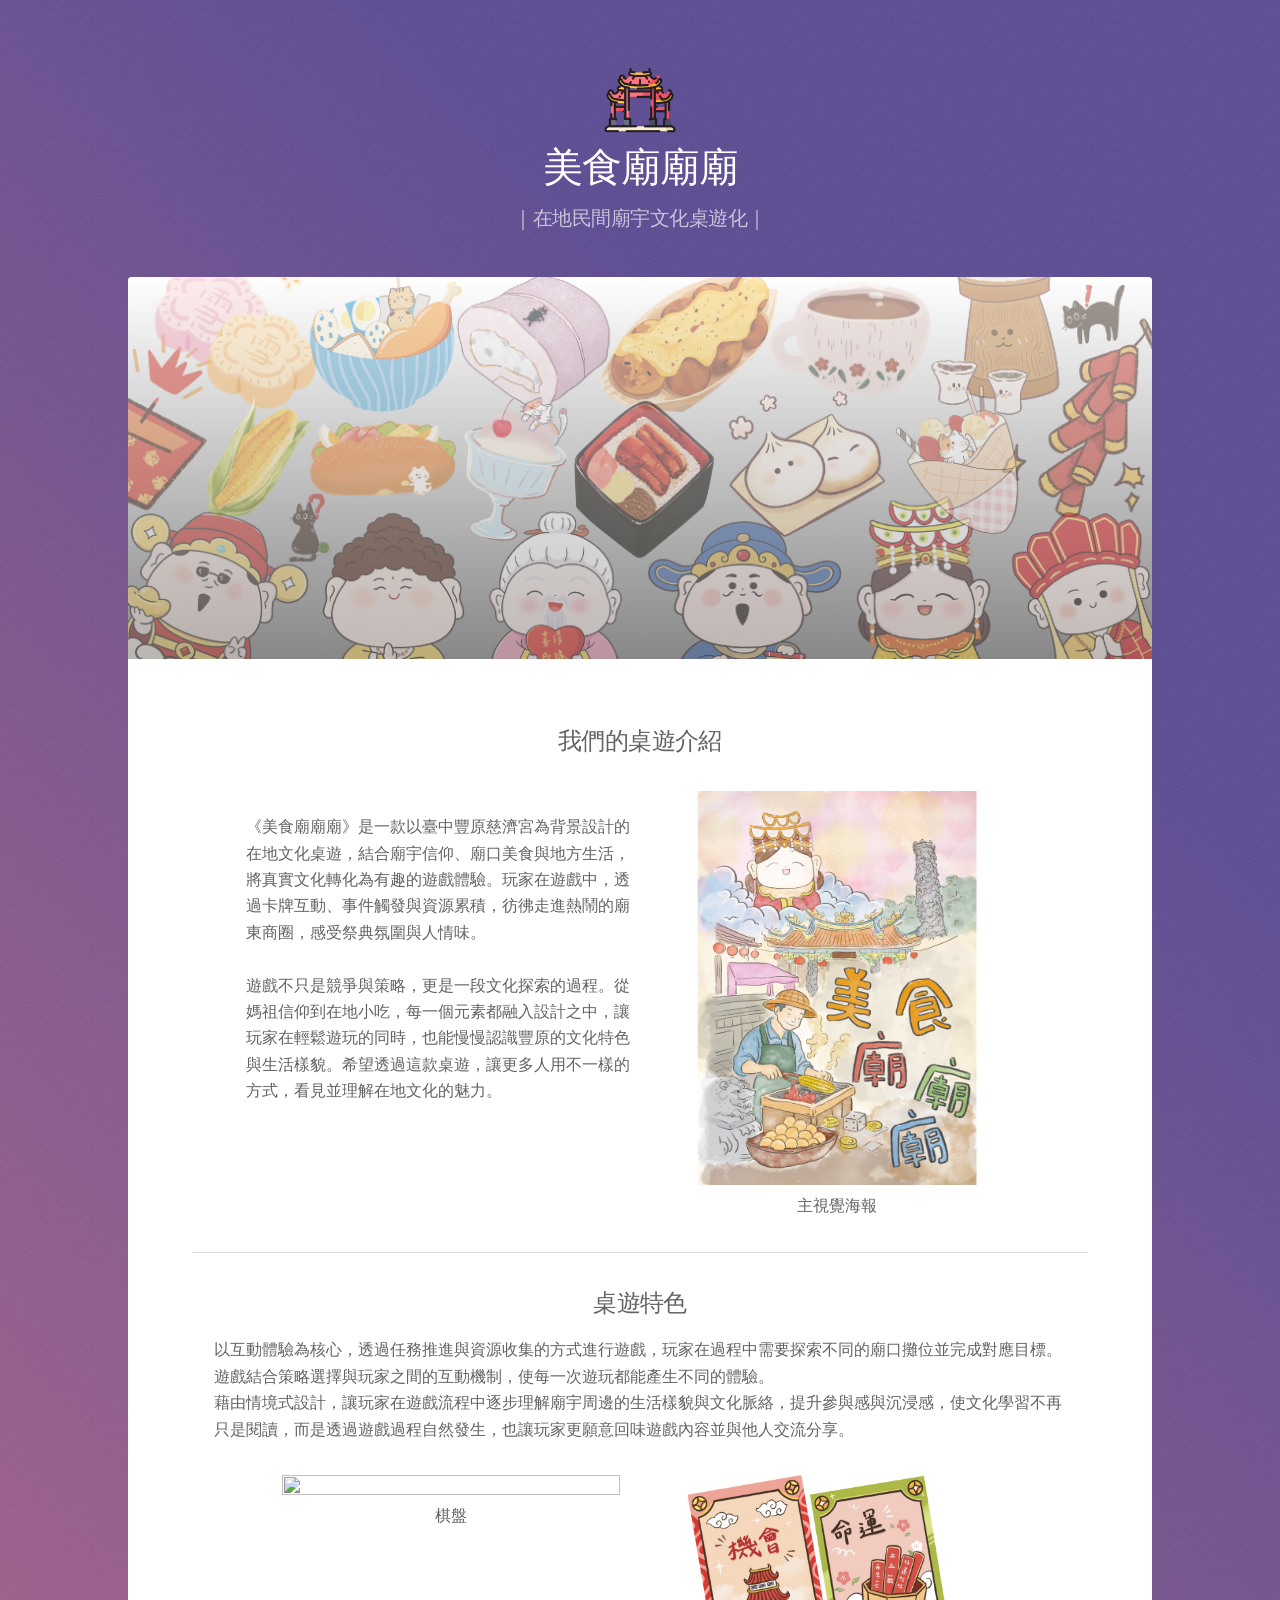
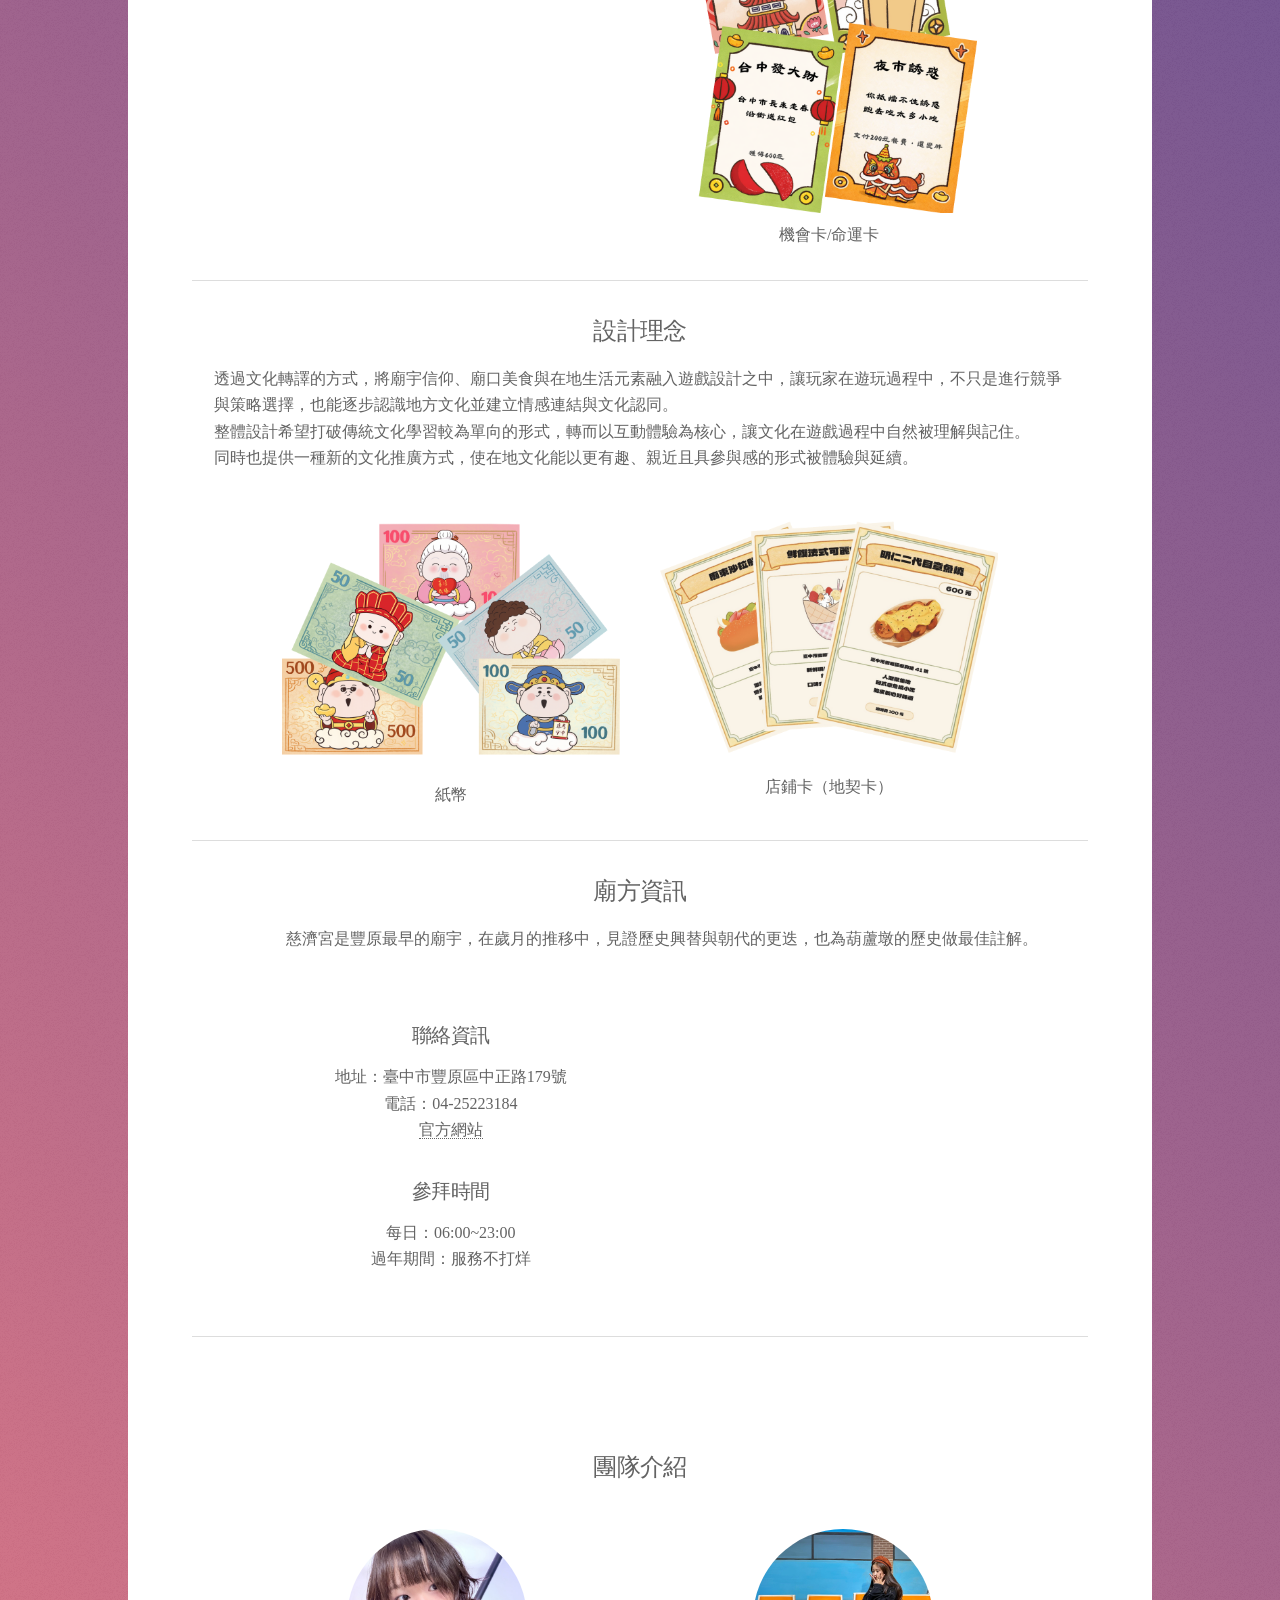
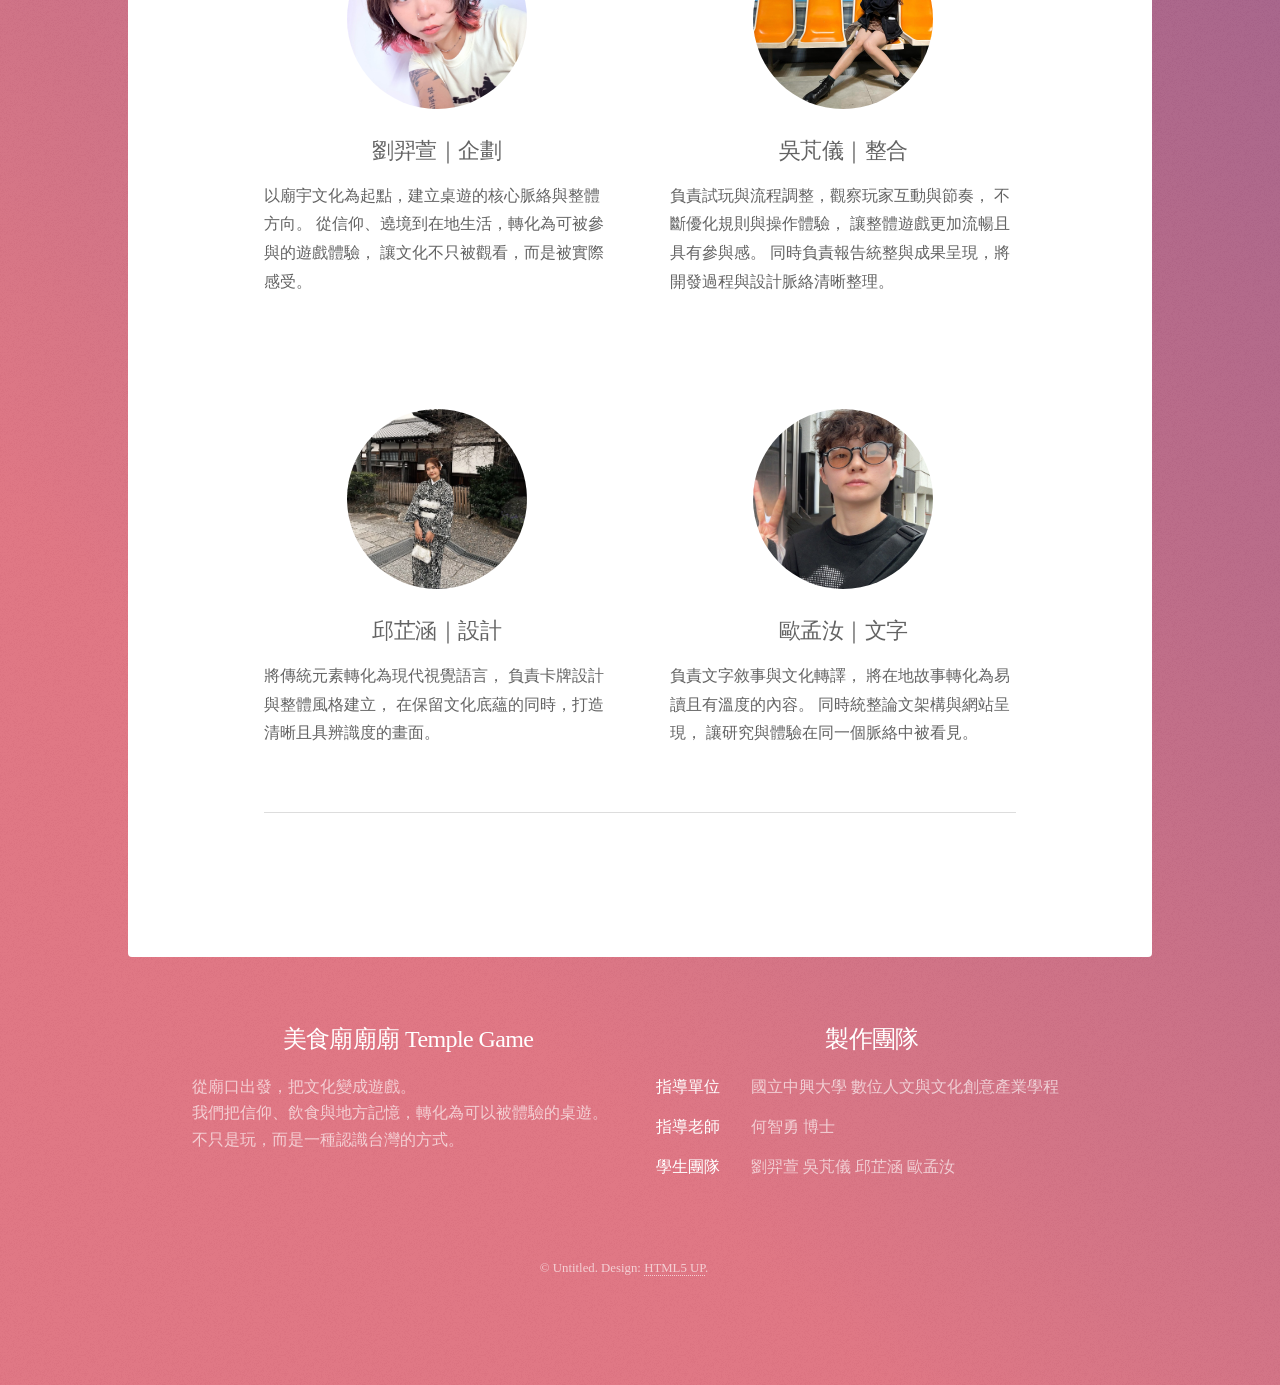
==== generic.html @ a0ceab8a "Add files via upload" ====
<!DOCTYPE HTML>
<!--
	Stellar by HTML5 UP
	html5up.net | @ajlkn
	Free for personal and commercial use under the CCA 3.0 license (html5up.net/license)
-->
<html>
	<head>
		<title>Tample-Game</title>
		<meta charset="utf-8" />
		<meta name="viewport" content="width=device-width, initial-scale=1, user-scalable=no" />
		<link rel="stylesheet" href="assets/css/main.css" />
		<noscript><link rel="stylesheet" href="assets/css/noscript.css" /></noscript>
	</head>
	<body class="is-preload">

		<!-- Wrapper -->
			<div id="wrapper">

				<!-- Header -->
					<header id="header">
						<span class="logo"><img src="images/chinese-temple.png"  width="8%" height="8%" alt=""/></span>
						<h1>美食廟廟廟</h1>
						<p>｜在地民間廟宇文化桌遊化｜</p>
					</header>

				<!-- Main -->
					<div id="main">

						<!-- Content -->
							<section id="content" class="main">
								<span class="image main"><img src="images/頁首.png" width="auto" height="auto" alt=""/></span>
								<h2>我們的桌遊介紹</h2>
								<p></p>
								<div class="container1">
									<div class="col1">《美食廟廟廟》是一款以臺中豐原慈濟宮為背景設計的在地文化桌遊，結合廟宇信仰、廟口美食與地方生活，將真實文化轉化為有趣的遊戲體驗。玩家在遊戲中，透過卡牌互動、事件觸發與資源累積，彷彿走進熱鬧的廟東商圈，感受祭典氛圍與人情味。
										<br>
								<br>
								遊戲不只是競爭與策略，更是一段文化探索的過程。從媽祖信仰到在地小吃，每一個元素都融入設計之中，讓玩家在輕鬆遊玩的同時，也能慢慢認識豐原的文化特色與生活樣貌。希望透過這款桌遊，讓更多人用不一樣的方式，看見並理解在地文化的魅力。
									</div>
									<div class="col2"><img src="images/主視覺海報.png" width="100%" height="100%" alt=""/>主視覺海報</div>
									
								</div>
								<hr>
								
								<p></p>
								<h2>桌遊特色</h2>
								<div class="p1">
								<p>以互動體驗為核心，透過任務推進與資源收集的方式進行遊戲，玩家在過程中需要探索不同的廟口攤位並完成對應目標。遊戲結合策略選擇與玩家之間的互動機制，使每一次遊玩都能產生不同的體驗。
								<br>
								藉由情境式設計，讓玩家在遊戲流程中逐步理解廟宇周邊的生活樣貌與文化脈絡，提升參與感與沉浸感，使文化學習不再只是閱讀，而是透過遊戲過程自然發生，也讓玩家更願意回味遊戲內容並與他人交流分享。</p></div>
							  <div class="container2">
								  <div class="col3"><img src="images/棋盤.png" width="100%" height="100%" alt=""/>棋盤</div>
								  <div class="col4"><img src="images/機會命運.png" width="100%" height="100%" alt=""/>機會卡/命運卡</div>
								</div>
								<hr>
								<h2>設計理念</h2>
								<div class="p2">
								<p>透過文化轉譯的方式，將廟宇信仰、廟口美食與在地生活元素融入遊戲設計之中，讓玩家在遊玩過程中，不只是進行競爭與策略選擇，也能逐步認識地方文化並建立情感連結與文化認同。<br>整體設計希望打破傳統文化學習較為單向的形式，轉而以互動體驗為核心，讓文化在遊戲過程中自然被理解與記住。
									<br>同時也提供一種新的文化推廣方式，使在地文化能以更有趣、親近且具參與感的形式被體驗與延續。</p>
									</div>
							  <div class="container3"> 
								  <div class="col5"><img src="images/錢幣.png" width="100%" height="85%" alt=""/>紙幣</div>
								  <div class="col6"><img src="images/店鋪卡.png" width="100%" height="90%" alt=""/>店鋪卡（地契卡）</div>
                                </div>
								<hr>
								<h2>廟方資訊</h2>
								<div class="p3">
								<p>慈濟宮是豐原最早的廟宇，在歲月的推移中，見證歷史興替與朝代的更迭，也為葫蘆墩的歷史做最佳註解。</p>
									</div>
								<div class="container4"> 
								  <div class="col7">
									  <h3>聯絡資訊</h3>
									地址：臺中市豐原區中正路179號
 									<br>電話：04-25223184
									  <br><a href="https://www.fyma.com.tw/index.php">官方網站</a>
									   <p>
									<h3>參拜時間</h3>
									每日：06:00~23:00
									<br>過年期間：服務不打烊
									  </p></div>
								
									
								  <div class="col8"><iframe src="https://www.google.com/maps/embed?pb=!1m14!1m8!1m3!1d14550.87748679937!2d120.718991!3d24.251592!3m2!1i1024!2i768!4f13.1!3m3!1m2!1s0x34691a0f5cfa299f%3A0x69ab580b40ba8747!2z6LGQ5Y6f5oWI5r-f5a6uKOixkOWOn-WqvSk!5e0!3m2!1szh-TW!2stw!4v1776348699461!5m2!1szh-TW!2stw" width="100%" height="100%" style="border:0;" allowfullscreen="" loading="lazy" referrerpolicy="no-referrer-when-downgrade"></iframe>
								  
								  </div>
								
								
								
								
								</div>	
						<hr>
							

				<section class="voices">
  <h2>團隊介紹</h2>
<br>
  <div class="voice-list">
    <article class="voice-card">
      <img src="images/S__145940566.jpg" width="100%" height="100%" alt=""/>
      <h3>劉羿萱｜企劃</h3>
      <p>以廟宇文化為起點，建立桌遊的核心脈絡與整體方向。
從信仰、遶境到在地生活，轉化為可被參與的遊戲體驗，
讓文化不只被觀看，而是被實際感受。</p>
    </article>

    <article class="voice-card">
      <img src="images/SaveClip.App_651564915_18022384280806089_303284544291344301_n.jpg" width="100%" height="100%" alt=""/>
<h3>吳芃儀｜整合</h3>
      <p>負責試玩與流程調整，觀察玩家互動與節奏，
不斷優化規則與操作體驗，
讓整體遊戲更加流暢且具有參與感。
同時負責報告統整與成果呈現，將開發過程與設計脈絡清晰整理。</p>
    </article>

    <article class="voice-card">
      <img src="images/S__28491915.jpg" width="100%" height="100%" alt=""/>
<h3>邱芷涵｜設計</h3>
      <p>將傳統元素轉化為現代視覺語言，
負責卡牌設計與整體風格建立，
在保留文化底蘊的同時，打造清晰且具辨識度的畫面。</p>
    </article>

    <article class="voice-card">
      <img src="images/未命名設計.png" width="100%" height="100%" alt=""/>
<h3>歐孟汝｜文字</h3>
      <p>負責文字敘事與文化轉譯，
將在地故事轉化為易讀且有溫度的內容。
同時統整論文架構與網站呈現，
讓研究與體驗在同一個脈絡中被看見。
</p>
    </article>
  </div>
					<hr>
</section>
				</section>
				
					</div>
	

				<!-- Footer -->
					<footer id="footer">
						<section>
							<h2>美食廟廟廟 Temple Game</h2>
							<p>從廟口出發，把文化變成遊戲。
							<br>我們把信仰、飲食與地方記憶，轉化為可以被體驗的桌遊。
								不只是玩，而是一種認識台灣的方式。</p>
						</section>
						
						<section>
							<h2>製作團隊</h2>
							<dl class="alt">
								<dt>指導單位</dt>
								<dd>國立中興大學 數位人文與文化創意產業學程</dd>
								<dt>指導老師</dt>
								<dd>何智勇 博士</dd>
								<dt>學生團隊</dt>
								<dd>劉羿萱 吳芃儀 邱芷涵 歐孟汝</dd>
							</dl>
							
						</section>
						<p class="copyright">&copy; Untitled. Design: <a href="https://html5up.net">HTML5 UP</a>.</p>
					</footer>

			</div>

		

	</body>
</html>
---- assets/css/main.css ----
@import url(fontawesome-all.min.css);
@import 'https://fonts.googleapis.com/css?family=Source+Sans+Pro:300,400';
@import url("jf_openhuninn_2_1/stylesheet.css");


/*
	Stellar by HTML5 UP
	html5up.net | @ajlkn
	Free for personal and commercial use under the CCA 3.0 license (html5up.net/license)
*/

html, body, div, span, applet, object,
iframe, h1, h2, h3, h4, h5, h6, p, blockquote,
pre, a, abbr, acronym, address, big, cite,
code, del, dfn, em, img, ins, kbd, q, s, samp,
small, strike, strong, sub, sup, tt, var, b,
u, i, center, dl, dt, dd, ol, ul, li, fieldset,
form, label, legend, table, caption, tbody,
tfoot, thead, tr, th, td, article, aside,
canvas, details, embed, figure, figcaption,
footer, header, hgroup, menu, nav, output, ruby,
section, summary, time, mark, audio, video {
    margin: 0;
    padding: 0;
    border: 0;
    font-size: 100%;
    font-family: "jf openhuninn 2 1";
    vertical-align: baseline;
}



article, aside, details, figcaption, figure,
footer, header, hgroup, menu, nav, section {
	display: block;}

body {
	line-height: 1;
}
h2 {
    text-align: center;
    font-family: "jf openhuninn 2 1";
}
.container1 {
    width: 88%;
    margin-left: auto;
    margin-right: auto;
    display: flex;
    height: 30%;
}
.col1 {
    flex: 1;
    width: 15%;
    height: 15%;
    text-align: left;
    padding-top: 3%;
}
.col2 {
    flex: 1;
    width: 23%;
    height: 21%;
    text-align: center;
}
.col2{width:120%; height:120%}
.col2 img{transform:scale(1,1);transition:all 1s ease-out}
.col2 img:hover{transform:scale(1.2,1.2);}

.container2{
    width: 80%;
    margin-left: auto;
    margin-right: auto;
    display: flex;
    height: 30%;
}
.col3 {
    flex: 1;
    width: 15%;
    height: 15%;
    text-align: center;
    margin-right: 20px;
}
.col3{width:120%; height:120%}
.col3 img{;transition: all 1s ease-out;}
.col3 img:hover{transform:scale(1.2,1.2);}

.col4 {
    flex: 1;
    width: 15%;
    height: 15%;
    text-align: center;
    margin-left: 20px;
}
.col4{width:120%; height:120%}
.col4 img{transition: all 1s ease-out;}
.col4 img:hover{transform:scale(1.2,1.2);}

.container3{
    width: 80%;
    margin-left: auto;
    margin-right: auto;
    display: flex;
    height: 30%;
}
.col5 {
    flex: 1;
    width: 15%;
    height: 15%;
    text-align: center;
    margin-right: 20px;
}
.col5{width:120%; height:120%}
.col5 img{;transition: all 1s ease-out;}
.col5 img:hover{transform:scale(1.2,1.2);}

.col6 {
    flex: 1;
    width: 15%;
    height: 15%;
    text-align: center;
    margin-left: 20px;
}
.col6{width:120%; height:120%}
.col6 img{transition: all 1s ease-out;}
.col6 img:hover{transform:scale(1.2,1.2);}

.container4{
    width: 80%;
    margin-left: auto;
    margin-right: auto;
    display: flex;
    height: 100%;
}
.col7 {
    flex: 1;
    width: 15%;
    height: 15%;
    text-align: center;
    margin-right: 20px;
    margin-top: 5%;
}

.col8 {
    flex: 1;
    text-align: center;
    margin-left: 20px;
}
.container5 {
    width: 88%;
    margin-left: auto;
    margin-right: auto;
    display: flex;
    height: 30%;
}
.col9 {
    flex: 1;
    height: 30%;
    text-align: left;
    padding-top: 3%;
    margin-right: 4%;
}
.col10 {
    flex: 1;
    width: 15%;
    height: 15%;
    text-align: center;
    margin-left: 5%;
}
.col10{width:120%; height:120%}
.col10 img{transition: all 1s ease-out;}
.col10 img:hover{transform:scale(1.2,1.2);}

.container6 {
	 width: 88%;
    margin-left: auto;
    margin-right: auto;
    display: flex;
    height: 30%;
}
.col11 {
	 flex: 1;
    height: 30%;
    text-align: left;
    padding-top: 3%;
    margin-right: 4%;

}
.col12 {
	flex: 1;
    width: 15%;
    height: 15%;
    text-align: center;
    margin-left: 5%;
}
.col12{width:120%; height:120%}
.col12 img{transition: all 1s ease-out;}
.col12 img:hover{transform:scale(1.2,1.2);}

.container7 {
	width: 80%;
    margin-left: auto;
    margin-right: auto;
    display: flex;
    height: 100%;
}
.col13 {
    flex: 1;
    width: 15%;
    height: 15%;
    text-align: center;
    margin-right: 20px;
}

.col14 {
	flex: 1;
    text-align: center;
    margin-left: 20px;
}



















ol, ul {
	list-style: none;
}

section .alt dt {
    padding-left: 0px;
    padding-right: 0px;
    min-width: 22%;


}


blockquote, q {
	quotes: none;
}

	blockquote:before, blockquote:after, q:before, q:after {
		content: '';
		content: none;
	}

table {
	border-collapse: collapse;
	border-spacing: 0;
}

body {
	-webkit-text-size-adjust: none;
}

mark {
	background-color: transparent;
	color: inherit;
}

input::-moz-focus-inner {
	border: 0;
	padding: 0;
}

input, select, textarea {
	-moz-appearance: none;
	-webkit-appearance: none;
	-ms-appearance: none;
	appearance: none;
}

/* Basic */

	@-ms-viewport {
		width: device-width;
	}

	body {
		-ms-overflow-style: scrollbar;
	}
.p1 {
    width: 95%;
    margin-left: auto;
    margin-right: auto;

}
.p2 {
    width: 95%;
    margin-left: auto;
    margin-right: auto;
}
.p3 {
    margin-right: auto;
    margin-left: auto;
    text-align: center;
    min-width: 105%;
}


.voices {
  padding: 80px 8%;
  text-align: center;
}

.voices h2 {
  text-align: center;
  font-family: "jf openhuninn 2 1";
}

.voice-list {
  display: grid;
  grid-template-columns: repeat(2, 1fr); /* 一列兩個 */
  gap: 80px 60px; /* 上下間距、左右間距 */
  max-width: 900px; /* 控制整體寬度，會更精緻 */
  margin: 0 auto; /* 置中 */
}

@media (max-width: 600px) {
  .voice-list {
    grid-template-columns: 1fr; /* 手機一列一個 */
    gap: 50px;
  }

  .voice-card {
    text-align: center;
  }

  .voice-card p {
    text-align: left;
  }
}

.voice-card {
  text-align: left;
}

.voice-card img {
  width: 180px;
  height: 180px;
  object-fit: cover;
  border-radius: 50%;
  display: block;
  margin: 0 auto 25px;
}

.voice-card h3 {
  font-size: 22px;
  margin-bottom: 15px;
  text-align: center;
}

.voice-card p {
  font-size: 16px;
  line-height: 1.8;
}

.avatar {
  border: 2px solid #ddd;
}

	@media screen and (max-width: 480px) {

		html, body {
			min-width: 320px;
		}

	}

	html {
		box-sizing: border-box;
	}

	*, *:before, *:after {
		box-sizing: inherit;
	}

	body {
		background-color: #935d8c;
		background-image: url("images/overlay.png"), -moz-linear-gradient(45deg, #e37682 15%, #5f4d93 85%);
		background-image: url("images/overlay.png"), -webkit-linear-gradient(45deg, #e37682 15%, #5f4d93 85%);
		background-image: url("images/overlay.png"), -ms-linear-gradient(45deg, #e37682 15%, #5f4d93 85%);
		background-image: url("images/overlay.png"), linear-gradient(45deg, #e37682 15%, #5f4d93 85%);
	}

		body.is-preload *, body.is-preload *:before, body.is-preload *:after {
			-moz-animation: none !important;
			-webkit-animation: none !important;
			-ms-animation: none !important;
			animation: none !important;
			-moz-transition: none !important;
			-webkit-transition: none !important;
			-ms-transition: none !important;
			transition: none !important;
		}

/* Type */

	body {
		background-color: #935d8c;
		color: rgba(255, 255, 255, 0.65);
	}

	body, input, select, textarea {
		font-family: "Source Sans Pro", Helvetica, sans-serif;
		font-size: 17pt;
		font-weight: 300;
		line-height: 1.65;
	}

		@media screen and (max-width: 1680px) {

			body, input, select, textarea {
				font-size: 14pt;
			}

		}

		@media screen and (max-width: 1280px) {

			body, input, select, textarea {
				font-size: 12pt;
			}

		}

		@media screen and (max-width: 360px) {

			body, input, select, textarea {
				font-size: 11pt;
			}

		}

	a {
		-moz-transition: color 0.2s ease, border-bottom 0.2s ease;
		-webkit-transition: color 0.2s ease, border-bottom 0.2s ease;
		-ms-transition: color 0.2s ease, border-bottom 0.2s ease;
		transition: color 0.2s ease, border-bottom 0.2s ease;
		text-decoration: none;
		border-bottom: dotted 1px;
		color: inherit;
	}

		a:hover {
			border-bottom-color: transparent;
		}

	strong, b {
		font-weight: 400;
	}

	em, i {
		font-style: italic;
	}

	p {
		margin: 0 0 2em 0;
	}

		p.content {
			-moz-columns: 20em 2;
			-webkit-columns: 20em 2;
			-ms-columns: 20em 2;
			columns: 20em 2;
			-moz-column-gap: 2em;
			-webkit-column-gap: 2em;
			-ms-column-gap: 2em;
			column-gap: 2em;
			text-align: justify;
		}

	h1, h2, h3, h4, h5, h6 {
		font-weight: 300;
		line-height: 1.5;
		margin: 0 0 0.7em 0;
		letter-spacing: -0.025em;
	}

		h1 a, h2 a, h3 a, h4 a, h5 a, h6 a {
			color: inherit;
			text-decoration: none;
		}

	h1 {
		font-size: 2.5em;
		line-height: 1.2;
	}

	h2 {
		font-size: 1.5em;
	}

	h3 {
		font-size: 1.25em;
	}

	h4 {
		font-size: 1.1em;
	}

	h5 {
		font-size: 0.9em;
	}

	h6 {
		font-size: 0.7em;
	}

	@media screen and (max-width: 736px) {

		h1 {
			font-size: 2em;
		}

	}

	sub {
		font-size: 0.8em;
		position: relative;
		top: 0.5em;
	}

	sup {
		font-size: 0.8em;
		position: relative;
		top: -0.5em;
	}

	blockquote {
		border-left: solid 4px;
		font-style: italic;
		margin: 0 0 2em 0;
		padding: 0.5em 0 0.5em 2em;
	}

	code {
		border-radius: 8px;
		border: solid 1px;
		font-family: "Courier New", monospace;
		font-size: 0.9em;
		margin: 0 0.25em;
		padding: 0.25em 0.65em;
	}

	pre {
		-webkit-overflow-scrolling: touch;
		font-family: "Courier New", monospace;
		font-size: 0.9em;
		margin: 0 0 2em 0;
	}

		pre code {
			display: block;
			line-height: 1.75;
			padding: 1em 1.5em;
			overflow-x: auto;
		}

	hr {
		border: 0;
		border-bottom: solid 1px;
		margin: 2em 0;
	}

		hr.major {
			margin: 3em 0;
		}

	.align-left {
		text-align: left;
	}

	.align-center {
		text-align: center;
	}

	.align-right {
		text-align: right;
	}

	input, select, textarea {
		color: #ffffff;
	}

	a:hover {
		color: #ffffff;
	}

	strong, b {
		color: #ffffff;
	}

	h1, h2, h3, h4, h5, h6 {
		color: #ffffff;
	}

	blockquote {
		border-left-color: rgba(255, 255, 255, 0.35);
	}

	code {
		background: rgba(255, 255, 255, 0.075);
		border-color: rgba(255, 255, 255, 0.35);
	}

	hr {
		border-bottom-color: rgba(255, 255, 255, 0.35);
	}

/* Row */

	.row {
		display: flex;
		flex-wrap: wrap;
		box-sizing: border-box;
		align-items: stretch;
	}

		.row > * {
			box-sizing: border-box;
		}

		.row.gtr-uniform > * > :last-child {
			margin-bottom: 0;
		}

		.row.aln-left {
			justify-content: flex-start;
		}

		.row.aln-center {
			justify-content: center;
		}

		.row.aln-right {
			justify-content: flex-end;
		}

		.row.aln-top {
			align-items: flex-start;
		}

		.row.aln-middle {
			align-items: center;
		}

		.row.aln-bottom {
			align-items: flex-end;
		}

		.row > .imp {
			order: -1;
		}

		.row > .col-1 {
			width: 8.33333%;
		}

		.row > .off-1 {
			margin-left: 8.33333%;
		}

		.row > .col-2 {
			width: 16.66667%;
		}

		.row > .off-2 {
			margin-left: 16.66667%;
		}

		.row > .col-3 {
			width: 25%;
		}

		.row > .off-3 {
			margin-left: 25%;
		}

		.row > .col-4 {
			width: 33.33333%;
		}

		.row > .off-4 {
			margin-left: 33.33333%;
		}

		.row > .col-5 {
			width: 41.66667%;
		}

		.row > .off-5 {
			margin-left: 41.66667%;
		}

		.row > .col-6 {
			width: 50%;
		}

		.row > .off-6 {
			margin-left: 50%;
		}

		.row > .col-7 {
			width: 58.33333%;
		}

		.row > .off-7 {
			margin-left: 58.33333%;
		}

		.row > .col-8 {
			width: 66.66667%;
		}

		.row > .off-8 {
			margin-left: 66.66667%;
		}

		.row > .col-9 {
			width: 75%;
		}

		.row > .off-9 {
			margin-left: 75%;
		}

		.row > .col-10 {
			width: 83.33333%;
		}

		.row > .off-10 {
			margin-left: 83.33333%;
		}

		.row > .col-11 {
			width: 91.66667%;
		}

		.row > .off-11 {
			margin-left: 91.66667%;
		}

		.row > .col-12 {
			width: 100%;
		}

		.row > .off-12 {
			margin-left: 100%;
		}

		.row.gtr-0 {
			margin-top: 0;
			margin-left: 0em;
		}

			.row.gtr-0 > * {
				padding: 0 0 0 0em;
			}

			.row.gtr-0.gtr-uniform {
				margin-top: 0em;
			}

				.row.gtr-0.gtr-uniform > * {
					padding-top: 0em;
				}

		.row.gtr-25 {
			margin-top: 0;
			margin-left: -0.375em;
		}

			.row.gtr-25 > * {
				padding: 0 0 0 0.375em;
			}

			.row.gtr-25.gtr-uniform {
				margin-top: -0.375em;
			}

				.row.gtr-25.gtr-uniform > * {
					padding-top: 0.375em;
				}

		.row.gtr-50 {
			margin-top: 0;
			margin-left: -0.75em;
		}

			.row.gtr-50 > * {
				padding: 0 0 0 0.75em;
			}

			.row.gtr-50.gtr-uniform {
				margin-top: -0.75em;
			}

				.row.gtr-50.gtr-uniform > * {
					padding-top: 0.75em;
				}

		.row {
			margin-top: 0;
			margin-left: -1.5em;
		}

			.row > * {
				padding: 0 0 0 1.5em;
			}

			.row.gtr-uniform {
				margin-top: -1.5em;
			}

				.row.gtr-uniform > * {
					padding-top: 1.5em;
				}

		.row.gtr-150 {
			margin-top: 0;
			margin-left: -2.25em;
		}

			.row.gtr-150 > * {
				padding: 0 0 0 2.25em;
			}

			.row.gtr-150.gtr-uniform {
				margin-top: -2.25em;
			}

				.row.gtr-150.gtr-uniform > * {
					padding-top: 2.25em;
				}

		.row.gtr-200 {
			margin-top: 0;
			margin-left: -3em;
		}

			.row.gtr-200 > * {
				padding: 0 0 0 3em;
			}

			.row.gtr-200.gtr-uniform {
				margin-top: -3em;
			}

				.row.gtr-200.gtr-uniform > * {
					padding-top: 3em;
				}

		@media screen and (max-width: 1680px) {

			.row {
				display: flex;
				flex-wrap: wrap;
				box-sizing: border-box;
				align-items: stretch;
			}

				.row > * {
					box-sizing: border-box;
				}

				.row.gtr-uniform > * > :last-child {
					margin-bottom: 0;
				}

				.row.aln-left {
					justify-content: flex-start;
				}

				.row.aln-center {
					justify-content: center;
				}

				.row.aln-right {
					justify-content: flex-end;
				}

				.row.aln-top {
					align-items: flex-start;
				}

				.row.aln-middle {
					align-items: center;
				}

				.row.aln-bottom {
					align-items: flex-end;
				}

				.row > .imp-xlarge {
					order: -1;
				}

				.row > .col-1-xlarge {
					width: 8.33333%;
				}

				.row > .off-1-xlarge {
					margin-left: 8.33333%;
				}

				.row > .col-2-xlarge {
					width: 16.66667%;
				}

				.row > .off-2-xlarge {
					margin-left: 16.66667%;
				}

				.row > .col-3-xlarge {
					width: 25%;
				}

				.row > .off-3-xlarge {
					margin-left: 25%;
				}

				.row > .col-4-xlarge {
					width: 33.33333%;
				}

				.row > .off-4-xlarge {
					margin-left: 33.33333%;
				}

				.row > .col-5-xlarge {
					width: 41.66667%;
				}

				.row > .off-5-xlarge {
					margin-left: 41.66667%;
				}

				.row > .col-6-xlarge {
					width: 50%;
				}

				.row > .off-6-xlarge {
					margin-left: 50%;
				}

				.row > .col-7-xlarge {
					width: 58.33333%;
				}

				.row > .off-7-xlarge {
					margin-left: 58.33333%;
				}

				.row > .col-8-xlarge {
					width: 66.66667%;
				}

				.row > .off-8-xlarge {
					margin-left: 66.66667%;
				}

				.row > .col-9-xlarge {
					width: 75%;
				}

				.row > .off-9-xlarge {
					margin-left: 75%;
				}

				.row > .col-10-xlarge {
					width: 83.33333%;
				}

				.row > .off-10-xlarge {
					margin-left: 83.33333%;
				}

				.row > .col-11-xlarge {
					width: 91.66667%;
				}

				.row > .off-11-xlarge {
					margin-left: 91.66667%;
				}

				.row > .col-12-xlarge {
					width: 100%;
				}

				.row > .off-12-xlarge {
					margin-left: 100%;
				}

				.row.gtr-0 {
					margin-top: 0;
					margin-left: 0em;
				}

					.row.gtr-0 > * {
						padding: 0 0 0 0em;
					}

					.row.gtr-0.gtr-uniform {
						margin-top: 0em;
					}

						.row.gtr-0.gtr-uniform > * {
							padding-top: 0em;
						}

				.row.gtr-25 {
					margin-top: 0;
					margin-left: -0.375em;
				}

					.row.gtr-25 > * {
						padding: 0 0 0 0.375em;
					}

					.row.gtr-25.gtr-uniform {
						margin-top: -0.375em;
					}

						.row.gtr-25.gtr-uniform > * {
							padding-top: 0.375em;
						}

				.row.gtr-50 {
					margin-top: 0;
					margin-left: -0.75em;
				}

					.row.gtr-50 > * {
						padding: 0 0 0 0.75em;
					}

					.row.gtr-50.gtr-uniform {
						margin-top: -0.75em;
					}

						.row.gtr-50.gtr-uniform > * {
							padding-top: 0.75em;
						}

				.row {
					margin-top: 0;
					margin-left: -1.5em;
				}

					.row > * {
						padding: 0 0 0 1.5em;
					}

					.row.gtr-uniform {
						margin-top: -1.5em;
					}

						.row.gtr-uniform > * {
							padding-top: 1.5em;
						}

				.row.gtr-150 {
					margin-top: 0;
					margin-left: -2.25em;
				}

					.row.gtr-150 > * {
						padding: 0 0 0 2.25em;
					}

					.row.gtr-150.gtr-uniform {
						margin-top: -2.25em;
					}

						.row.gtr-150.gtr-uniform > * {
							padding-top: 2.25em;
						}

				.row.gtr-200 {
					margin-top: 0;
					margin-left: -3em;
				}

					.row.gtr-200 > * {
						padding: 0 0 0 3em;
					}

					.row.gtr-200.gtr-uniform {
						margin-top: -3em;
					}

						.row.gtr-200.gtr-uniform > * {
							padding-top: 3em;
						}

		}

		@media screen and (max-width: 1280px) {

			.row {
				display: flex;
				flex-wrap: wrap;
				box-sizing: border-box;
				align-items: stretch;
			}

				.row > * {
					box-sizing: border-box;
				}

				.row.gtr-uniform > * > :last-child {
					margin-bottom: 0;
				}

				.row.aln-left {
					justify-content: flex-start;
				}

				.row.aln-center {
					justify-content: center;
				}

				.row.aln-right {
					justify-content: flex-end;
				}

				.row.aln-top {
					align-items: flex-start;
				}

				.row.aln-middle {
					align-items: center;
				}

				.row.aln-bottom {
					align-items: flex-end;
				}

				.row > .imp-large {
					order: -1;
				}

				.row > .col-1-large {
					width: 8.33333%;
				}

				.row > .off-1-large {
					margin-left: 8.33333%;
				}

				.row > .col-2-large {
					width: 16.66667%;
				}

				.row > .off-2-large {
					margin-left: 16.66667%;
				}

				.row > .col-3-large {
					width: 25%;
				}

				.row > .off-3-large {
					margin-left: 25%;
				}

				.row > .col-4-large {
					width: 33.33333%;
				}

				.row > .off-4-large {
					margin-left: 33.33333%;
				}

				.row > .col-5-large {
					width: 41.66667%;
				}

				.row > .off-5-large {
					margin-left: 41.66667%;
				}

				.row > .col-6-large {
					width: 50%;
				}

				.row > .off-6-large {
					margin-left: 50%;
				}

				.row > .col-7-large {
					width: 58.33333%;
				}

				.row > .off-7-large {
					margin-left: 58.33333%;
				}

				.row > .col-8-large {
					width: 66.66667%;
				}

				.row > .off-8-large {
					margin-left: 66.66667%;
				}

				.row > .col-9-large {
					width: 75%;
				}

				.row > .off-9-large {
					margin-left: 75%;
				}

				.row > .col-10-large {
					width: 83.33333%;
				}

				.row > .off-10-large {
					margin-left: 83.33333%;
				}

				.row > .col-11-large {
					width: 91.66667%;
				}

				.row > .off-11-large {
					margin-left: 91.66667%;
				}

				.row > .col-12-large {
					width: 100%;
				}

				.row > .off-12-large {
					margin-left: 100%;
				}

				.row.gtr-0 {
					margin-top: 0;
					margin-left: 0em;
				}

					.row.gtr-0 > * {
						padding: 0 0 0 0em;
					}

					.row.gtr-0.gtr-uniform {
						margin-top: 0em;
					}

						.row.gtr-0.gtr-uniform > * {
							padding-top: 0em;
						}

				.row.gtr-25 {
					margin-top: 0;
					margin-left: -0.375em;
				}

					.row.gtr-25 > * {
						padding: 0 0 0 0.375em;
					}

					.row.gtr-25.gtr-uniform {
						margin-top: -0.375em;
					}

						.row.gtr-25.gtr-uniform > * {
							padding-top: 0.375em;
						}

				.row.gtr-50 {
					margin-top: 0;
					margin-left: -0.75em;
				}

					.row.gtr-50 > * {
						padding: 0 0 0 0.75em;
					}

					.row.gtr-50.gtr-uniform {
						margin-top: -0.75em;
					}

						.row.gtr-50.gtr-uniform > * {
							padding-top: 0.75em;
						}

				.row {
					margin-top: 0;
					margin-left: -1.5em;
				}

					.row > * {
						padding: 0 0 0 1.5em;
					}

					.row.gtr-uniform {
						margin-top: -1.5em;
					}

						.row.gtr-uniform > * {
							padding-top: 1.5em;
						}

				.row.gtr-150 {
					margin-top: 0;
					margin-left: -2.25em;
				}

					.row.gtr-150 > * {
						padding: 0 0 0 2.25em;
					}

					.row.gtr-150.gtr-uniform {
						margin-top: -2.25em;
					}

						.row.gtr-150.gtr-uniform > * {
							padding-top: 2.25em;
						}

				.row.gtr-200 {
					margin-top: 0;
					margin-left: -3em;
				}

					.row.gtr-200 > * {
						padding: 0 0 0 3em;
					}

					.row.gtr-200.gtr-uniform {
						margin-top: -3em;
					}

						.row.gtr-200.gtr-uniform > * {
							padding-top: 3em;
						}

		}

		@media screen and (max-width: 980px) {

			.row {
				display: flex;
				flex-wrap: wrap;
				box-sizing: border-box;
				align-items: stretch;
			}

				.row > * {
					box-sizing: border-box;
				}

				.row.gtr-uniform > * > :last-child {
					margin-bottom: 0;
				}

				.row.aln-left {
					justify-content: flex-start;
				}

				.row.aln-center {
					justify-content: center;
				}

				.row.aln-right {
					justify-content: flex-end;
				}

				.row.aln-top {
					align-items: flex-start;
				}

				.row.aln-middle {
					align-items: center;
				}

				.row.aln-bottom {
					align-items: flex-end;
				}

				.row > .imp-medium {
					order: -1;
				}

				.row > .col-1-medium {
					width: 8.33333%;
				}

				.row > .off-1-medium {
					margin-left: 8.33333%;
				}

				.row > .col-2-medium {
					width: 16.66667%;
				}

				.row > .off-2-medium {
					margin-left: 16.66667%;
				}

				.row > .col-3-medium {
					width: 25%;
				}

				.row > .off-3-medium {
					margin-left: 25%;
				}

				.row > .col-4-medium {
					width: 33.33333%;
				}

				.row > .off-4-medium {
					margin-left: 33.33333%;
				}

				.row > .col-5-medium {
					width: 41.66667%;
				}

				.row > .off-5-medium {
					margin-left: 41.66667%;
				}

				.row > .col-6-medium {
					width: 50%;
				}

				.row > .off-6-medium {
					margin-left: 50%;
				}

				.row > .col-7-medium {
					width: 58.33333%;
				}

				.row > .off-7-medium {
					margin-left: 58.33333%;
				}

				.row > .col-8-medium {
					width: 66.66667%;
				}

				.row > .off-8-medium {
					margin-left: 66.66667%;
				}

				.row > .col-9-medium {
					width: 75%;
				}

				.row > .off-9-medium {
					margin-left: 75%;
				}

				.row > .col-10-medium {
					width: 83.33333%;
				}

				.row > .off-10-medium {
					margin-left: 83.33333%;
				}

				.row > .col-11-medium {
					width: 91.66667%;
				}

				.row > .off-11-medium {
					margin-left: 91.66667%;
				}

				.row > .col-12-medium {
					width: 100%;
				}

				.row > .off-12-medium {
					margin-left: 100%;
				}

				.row.gtr-0 {
					margin-top: 0;
					margin-left: 0em;
				}

					.row.gtr-0 > * {
						padding: 0 0 0 0em;
					}

					.row.gtr-0.gtr-uniform {
						margin-top: 0em;
					}

						.row.gtr-0.gtr-uniform > * {
							padding-top: 0em;
						}

				.row.gtr-25 {
					margin-top: 0;
					margin-left: -0.375em;
				}

					.row.gtr-25 > * {
						padding: 0 0 0 0.375em;
					}

					.row.gtr-25.gtr-uniform {
						margin-top: -0.375em;
					}

						.row.gtr-25.gtr-uniform > * {
							padding-top: 0.375em;
						}

				.row.gtr-50 {
					margin-top: 0;
					margin-left: -0.75em;
				}

					.row.gtr-50 > * {
						padding: 0 0 0 0.75em;
					}

					.row.gtr-50.gtr-uniform {
						margin-top: -0.75em;
					}

						.row.gtr-50.gtr-uniform > * {
							padding-top: 0.75em;
						}

				.row {
					margin-top: 0;
					margin-left: -1.5em;
				}

					.row > * {
						padding: 0 0 0 1.5em;
					}

					.row.gtr-uniform {
						margin-top: -1.5em;
					}

						.row.gtr-uniform > * {
							padding-top: 1.5em;
						}

				.row.gtr-150 {
					margin-top: 0;
					margin-left: -2.25em;
				}

					.row.gtr-150 > * {
						padding: 0 0 0 2.25em;
					}

					.row.gtr-150.gtr-uniform {
						margin-top: -2.25em;
					}

						.row.gtr-150.gtr-uniform > * {
							padding-top: 2.25em;
						}

				.row.gtr-200 {
					margin-top: 0;
					margin-left: -3em;
				}

					.row.gtr-200 > * {
						padding: 0 0 0 3em;
					}

					.row.gtr-200.gtr-uniform {
						margin-top: -3em;
					}

						.row.gtr-200.gtr-uniform > * {
							padding-top: 3em;
						}

		}

		@media screen and (max-width: 736px) {

			.row {
				display: flex;
				flex-wrap: wrap;
				box-sizing: border-box;
				align-items: stretch;
			}

				.row > * {
					box-sizing: border-box;
				}

				.row.gtr-uniform > * > :last-child {
					margin-bottom: 0;
				}

				.row.aln-left {
					justify-content: flex-start;
				}

				.row.aln-center {
					justify-content: center;
				}

				.row.aln-right {
					justify-content: flex-end;
				}

				.row.aln-top {
					align-items: flex-start;
				}

				.row.aln-middle {
					align-items: center;
				}

				.row.aln-bottom {
					align-items: flex-end;
				}

				.row > .imp-small {
					order: -1;
				}

				.row > .col-1-small {
					width: 8.33333%;
				}

				.row > .off-1-small {
					margin-left: 8.33333%;
				}

				.row > .col-2-small {
					width: 16.66667%;
				}

				.row > .off-2-small {
					margin-left: 16.66667%;
				}

				.row > .col-3-small {
					width: 25%;
				}

				.row > .off-3-small {
					margin-left: 25%;
				}

				.row > .col-4-small {
					width: 33.33333%;
				}

				.row > .off-4-small {
					margin-left: 33.33333%;
				}

				.row > .col-5-small {
					width: 41.66667%;
				}

				.row > .off-5-small {
					margin-left: 41.66667%;
				}

				.row > .col-6-small {
					width: 50%;
				}

				.row > .off-6-small {
					margin-left: 50%;
				}

				.row > .col-7-small {
					width: 58.33333%;
				}

				.row > .off-7-small {
					margin-left: 58.33333%;
				}

				.row > .col-8-small {
					width: 66.66667%;
				}

				.row > .off-8-small {
					margin-left: 66.66667%;
				}

				.row > .col-9-small {
					width: 75%;
				}

				.row > .off-9-small {
					margin-left: 75%;
				}

				.row > .col-10-small {
					width: 83.33333%;
				}

				.row > .off-10-small {
					margin-left: 83.33333%;
				}

				.row > .col-11-small {
					width: 91.66667%;
				}

				.row > .off-11-small {
					margin-left: 91.66667%;
				}

				.row > .col-12-small {
					width: 100%;
				}

				.row > .off-12-small {
					margin-left: 100%;
				}

				.row.gtr-0 {
					margin-top: 0;
					margin-left: 0em;
				}

					.row.gtr-0 > * {
						padding: 0 0 0 0em;
					}

					.row.gtr-0.gtr-uniform {
						margin-top: 0em;
					}

						.row.gtr-0.gtr-uniform > * {
							padding-top: 0em;
						}

				.row.gtr-25 {
					margin-top: 0;
					margin-left: -0.25em;
				}

					.row.gtr-25 > * {
						padding: 0 0 0 0.25em;
					}

					.row.gtr-25.gtr-uniform {
						margin-top: -0.25em;
					}

						.row.gtr-25.gtr-uniform > * {
							padding-top: 0.25em;
						}

				.row.gtr-50 {
					margin-top: 0;
					margin-left: -0.5em;
				}

					.row.gtr-50 > * {
						padding: 0 0 0 0.5em;
					}

					.row.gtr-50.gtr-uniform {
						margin-top: -0.5em;
					}

						.row.gtr-50.gtr-uniform > * {
							padding-top: 0.5em;
						}

				.row {
					margin-top: 0;
					margin-left: -1em;
				}

					.row > * {
						padding: 0 0 0 1em;
					}

					.row.gtr-uniform {
						margin-top: -1em;
					}

						.row.gtr-uniform > * {
							padding-top: 1em;
						}

				.row.gtr-150 {
					margin-top: 0;
					margin-left: -1.5em;
				}

					.row.gtr-150 > * {
						padding: 0 0 0 1.5em;
					}

					.row.gtr-150.gtr-uniform {
						margin-top: -1.5em;
					}

						.row.gtr-150.gtr-uniform > * {
							padding-top: 1.5em;
						}

				.row.gtr-200 {
					margin-top: 0;
					margin-left: -2em;
				}

					.row.gtr-200 > * {
						padding: 0 0 0 2em;
					}

					.row.gtr-200.gtr-uniform {
						margin-top: -2em;
					}

						.row.gtr-200.gtr-uniform > * {
							padding-top: 2em;
						}

		}

		@media screen and (max-width: 480px) {

			.row {
				display: flex;
				flex-wrap: wrap;
				box-sizing: border-box;
				align-items: stretch;
			}

				.row > * {
					box-sizing: border-box;
				}

				.row.gtr-uniform > * > :last-child {
					margin-bottom: 0;
				}

				.row.aln-left {
					justify-content: flex-start;
				}

				.row.aln-center {
					justify-content: center;
				}

				.row.aln-right {
					justify-content: flex-end;
				}

				.row.aln-top {
					align-items: flex-start;
				}

				.row.aln-middle {
					align-items: center;
				}

				.row.aln-bottom {
					align-items: flex-end;
				}

				.row > .imp-xsmall {
					order: -1;
				}

				.row > .col-1-xsmall {
					width: 8.33333%;
				}

				.row > .off-1-xsmall {
					margin-left: 8.33333%;
				}

				.row > .col-2-xsmall {
					width: 16.66667%;
				}

				.row > .off-2-xsmall {
					margin-left: 16.66667%;
				}

				.row > .col-3-xsmall {
					width: 25%;
				}

				.row > .off-3-xsmall {
					margin-left: 25%;
				}

				.row > .col-4-xsmall {
					width: 33.33333%;
				}

				.row > .off-4-xsmall {
					margin-left: 33.33333%;
				}

				.row > .col-5-xsmall {
					width: 41.66667%;
				}

				.row > .off-5-xsmall {
					margin-left: 41.66667%;
				}

				.row > .col-6-xsmall {
					width: 50%;
				}

				.row > .off-6-xsmall {
					margin-left: 50%;
				}

				.row > .col-7-xsmall {
					width: 58.33333%;
				}

				.row > .off-7-xsmall {
					margin-left: 58.33333%;
				}

				.row > .col-8-xsmall {
					width: 66.66667%;
				}

				.row > .off-8-xsmall {
					margin-left: 66.66667%;
				}

				.row > .col-9-xsmall {
					width: 75%;
				}

				.row > .off-9-xsmall {
					margin-left: 75%;
				}

				.row > .col-10-xsmall {
					width: 83.33333%;
				}

				.row > .off-10-xsmall {
					margin-left: 83.33333%;
				}

				.row > .col-11-xsmall {
					width: 91.66667%;
				}

				.row > .off-11-xsmall {
					margin-left: 91.66667%;
				}

				.row > .col-12-xsmall {
					width: 100%;
				}

				.row > .off-12-xsmall {
					margin-left: 100%;
				}

				.row.gtr-0 {
					margin-top: 0;
					margin-left: 0em;
				}

					.row.gtr-0 > * {
						padding: 0 0 0 0em;
					}

					.row.gtr-0.gtr-uniform {
						margin-top: 0em;
					}

						.row.gtr-0.gtr-uniform > * {
							padding-top: 0em;
						}

				.row.gtr-25 {
					margin-top: 0;
					margin-left: -0.3125em;
				}

					.row.gtr-25 > * {
						padding: 0 0 0 0.3125em;
					}

					.row.gtr-25.gtr-uniform {
						margin-top: -0.3125em;
					}

						.row.gtr-25.gtr-uniform > * {
							padding-top: 0.3125em;
						}

				.row.gtr-50 {
					margin-top: 0;
					margin-left: -0.625em;
				}

					.row.gtr-50 > * {
						padding: 0 0 0 0.625em;
					}

					.row.gtr-50.gtr-uniform {
						margin-top: -0.625em;
					}

						.row.gtr-50.gtr-uniform > * {
							padding-top: 0.625em;
						}

				.row {
					margin-top: 0;
					margin-left: -1.25em;
				}

					.row > * {
						padding: 0 0 0 1.25em;
					}

					.row.gtr-uniform {
						margin-top: -1.25em;
					}

						.row.gtr-uniform > * {
							padding-top: 1.25em;
						}

				.row.gtr-150 {
					margin-top: 0;
					margin-left: -1.875em;
				}

					.row.gtr-150 > * {
						padding: 0 0 0 1.875em;
					}

					.row.gtr-150.gtr-uniform {
						margin-top: -1.875em;
					}

						.row.gtr-150.gtr-uniform > * {
							padding-top: 1.875em;
						}

				.row.gtr-200 {
					margin-top: 0;
					margin-left: -2.5em;
				}

					.row.gtr-200 > * {
						padding: 0 0 0 2.5em;
					}

					.row.gtr-200.gtr-uniform {
						margin-top: -2.5em;
					}

						.row.gtr-200.gtr-uniform > * {
							padding-top: 2.5em;
						}

		}

/* Box */

	.box {
		border-radius: 8px;
		border: solid;
		margin-bottom: 2em;
		padding: 1.5em;
	}

		.box > :last-child,
		.box > :last-child > :last-child,
		.box > :last-child > :last-child > :last-child {
			margin-bottom: 0;
		}

		.box.alt {
			border: 0;
			border-radius: 0;
			padding: 0;
		}

	.box {
		border-color: rgba(255, 255, 255, 0.35);
	}

/* Button */

	input[type="submit"],
	input[type="reset"],
	input[type="button"],
	button,
	.button {
		-moz-appearance: none;
		-webkit-appearance: none;
		-ms-appearance: none;
		appearance: none;
		-moz-transition: background-color 0.2s ease-in-out, color 0.2s ease-in-out;
		-webkit-transition: background-color 0.2s ease-in-out, color 0.2s ease-in-out;
		-ms-transition: background-color 0.2s ease-in-out, color 0.2s ease-in-out;
		transition: background-color 0.2s ease-in-out, color 0.2s ease-in-out;
		border-radius: 8px;
		border: 0;
		cursor: pointer;
		display: inline-block;
		font-weight: 300;
		height: 2.75em;
		line-height: 2.75em;
		min-width: 9.25em;
		padding: 0 1.5em;
		text-align: center;
		text-decoration: none;
		white-space: nowrap;
	}

		input[type="submit"].icon,
		input[type="reset"].icon,
		input[type="button"].icon,
		button.icon,
		.button.icon {
			padding-left: 1.35em;
		}

			input[type="submit"].icon:before,
			input[type="reset"].icon:before,
			input[type="button"].icon:before,
			button.icon:before,
			.button.icon:before {
				margin-right: 0.5em;
			}

		input[type="submit"].fit,
		input[type="reset"].fit,
		input[type="button"].fit,
		button.fit,
		.button.fit {
			width: 100%;
		}

		input[type="submit"].small,
		input[type="reset"].small,
		input[type="button"].small,
		button.small,
		.button.small {
			font-size: 0.8em;
		}

		input[type="submit"].large,
		input[type="reset"].large,
		input[type="button"].large,
		button.large,
		.button.large {
			font-size: 1.35em;
		}

		input[type="submit"].disabled, input[type="submit"]:disabled,
		input[type="reset"].disabled,
		input[type="reset"]:disabled,
		input[type="button"].disabled,
		input[type="button"]:disabled,
		button.disabled,
		button:disabled,
		.button.disabled,
		.button:disabled {
			pointer-events: none;
			opacity: 0.25;
		}

		@media screen and (max-width: 736px) {

			input[type="submit"],
			input[type="reset"],
			input[type="button"],
			button,
			.button {
				min-width: 0;
			}

		}

	input[type="submit"],
	input[type="reset"],
	input[type="button"],
	button,
	.button {
		background-color: transparent;
		box-shadow: inset 0 0 0 1px rgba(255, 255, 255, 0.35);
		color: #ffffff !important;
	}

		input[type="submit"]:hover,
		input[type="reset"]:hover,
		input[type="button"]:hover,
		button:hover,
		.button:hover {
			background-color: rgba(255, 255, 255, 0.075);
		}

		input[type="submit"]:active,
		input[type="reset"]:active,
		input[type="button"]:active,
		button:active,
		.button:active {
			background-color: rgba(255, 255, 255, 0.2);
		}

		input[type="submit"].icon:before,
		input[type="reset"].icon:before,
		input[type="button"].icon:before,
		button.icon:before,
		.button.icon:before {
			color: rgba(255, 255, 255, 0.5);
		}

		input[type="submit"].primary,
		input[type="reset"].primary,
		input[type="button"].primary,
		button.primary,
		.button.primary {
			background-color: #8cc9f0;
			color: #ffffff !important;
			box-shadow: none;
		}

			input[type="submit"].primary:hover,
			input[type="reset"].primary:hover,
			input[type="button"].primary:hover,
			button.primary:hover,
			.button.primary:hover {
				background-color: #9acff2;
			}

			input[type="submit"].primary:active,
			input[type="reset"].primary:active,
			input[type="button"].primary:active,
			button.primary:active,
			.button.primary:active {
				background-color: #7ec3ee;
			}

			input[type="submit"].primary.icon:before,
			input[type="reset"].primary.icon:before,
			input[type="button"].primary.icon:before,
			button.primary.icon:before,
			.button.primary.icon:before {
				color: #ffffff !important;
			}

/* Form */

	form {
		margin: 0 0 2em 0;
	}

	label {
		display: block;
		font-size: 0.9em;
		font-weight: 400;
		margin: 0 0 1em 0;
	}

	input[type="text"],
	input[type="password"],
	input[type="email"],
	select,
	textarea {
		-moz-appearance: none;
		-webkit-appearance: none;
		-ms-appearance: none;
		appearance: none;
		border-radius: 8px;
		border: solid 1px;
		color: inherit;
		display: block;
		outline: 0;
		padding: 0 1em;
		text-decoration: none;
		width: 100%;
	}

		input[type="text"]:invalid,
		input[type="password"]:invalid,
		input[type="email"]:invalid,
		select:invalid,
		textarea:invalid {
			box-shadow: none;
		}

	select {
		background-size: 1.25rem;
		background-repeat: no-repeat;
		background-position: calc(100% - 1rem) center;
		height: 2.75em;
		padding-right: 2.75em;
		text-overflow: ellipsis;
	}

		select:focus::-ms-value {
			background-color: transparent;
		}

		select::-ms-expand {
			display: none;
		}

	input[type="text"],
	input[type="password"],
	input[type="email"],
	select {
		height: 2.75em;
	}

	textarea {
		padding: 0.75em 1em;
	}

	input[type="checkbox"],
	input[type="radio"] {
		-moz-appearance: none;
		-webkit-appearance: none;
		-ms-appearance: none;
		appearance: none;
		display: block;
		float: left;
		margin-right: -2em;
		opacity: 0;
		width: 1em;
		z-index: -1;
	}

		input[type="checkbox"] + label,
		input[type="radio"] + label {
			text-decoration: none;
			cursor: pointer;
			display: inline-block;
			font-size: 1em;
			font-weight: 300;
			padding-left: 2.4em;
			padding-right: 0.75em;
			position: relative;
		}

			input[type="checkbox"] + label:before,
			input[type="radio"] + label:before {
				-moz-osx-font-smoothing: grayscale;
				-webkit-font-smoothing: antialiased;
				display: inline-block;
				font-style: normal;
				font-variant: normal;
				text-rendering: auto;
				line-height: 1;
				text-transform: none !important;
				font-family: 'Font Awesome 5 Free';
				font-weight: 900;
			}

			input[type="checkbox"] + label:before,
			input[type="radio"] + label:before {
				border-radius: 8px;
				border: solid 1px;
				content: '';
				display: inline-block;
				font-size: 0.8em;
				height: 2.0625em;
				left: 0;
				line-height: 2.0625em;
				position: absolute;
				text-align: center;
				top: 0;
				width: 2.0625em;
			}

		input[type="checkbox"]:checked + label:before,
		input[type="radio"]:checked + label:before {
			content: '\f00c';
		}

	input[type="checkbox"] + label:before {
		border-radius: 8px;
	}

	input[type="radio"] + label:before {
		border-radius: 100%;
	}

	::-webkit-input-placeholder {
		opacity: 1.0;
	}

	:-moz-placeholder {
		opacity: 1.0;
	}

	::-moz-placeholder {
		opacity: 1.0;
	}

	:-ms-input-placeholder {
		opacity: 1.0;
	}

	label {
		color: #ffffff;
	}

	input[type="text"],
	input[type="password"],
	input[type="email"],
	select,
	textarea {
		background-color: rgba(255, 255, 255, 0.075);
		border-color: rgba(255, 255, 255, 0.35);
	}

		input[type="text"]:focus,
		input[type="password"]:focus,
		input[type="email"]:focus,
		select:focus,
		textarea:focus {
			border-color: #8cc9f0;
			box-shadow: 0 0 0 1px #8cc9f0;
		}

	select {
		background-image: url("data:image/svg+xml;charset=utf8,%3Csvg xmlns='http://www.w3.org/2000/svg' width='40' height='40' preserveAspectRatio='none' viewBox='0 0 40 40'%3E%3Cpath d='M9.4,12.3l10.4,10.4l10.4-10.4c0.2-0.2,0.5-0.4,0.9-0.4c0.3,0,0.6,0.1,0.9,0.4l3.3,3.3c0.2,0.2,0.4,0.5,0.4,0.9 c0,0.4-0.1,0.6-0.4,0.9L20.7,31.9c-0.2,0.2-0.5,0.4-0.9,0.4c-0.3,0-0.6-0.1-0.9-0.4L4.3,17.3c-0.2-0.2-0.4-0.5-0.4-0.9 c0-0.4,0.1-0.6,0.4-0.9l3.3-3.3c0.2-0.2,0.5-0.4,0.9-0.4S9.1,12.1,9.4,12.3z' fill='rgba(255, 255, 255, 0.35)' /%3E%3C/svg%3E");
	}

		select option {
			color: #ffffff;
			background: #935d8c;
		}

	input[type="checkbox"] + label,
	input[type="radio"] + label {
		color: rgba(255, 255, 255, 0.65);
	}

		input[type="checkbox"] + label:before,
		input[type="radio"] + label:before {
			background: rgba(255, 255, 255, 0.075);
			border-color: rgba(255, 255, 255, 0.35);
		}

	input[type="checkbox"]:checked + label:before,
	input[type="radio"]:checked + label:before {
		background-color: #ffffff;
		border-color: #ffffff;
		color: #935d8c;
	}

	input[type="checkbox"]:focus + label:before,
	input[type="radio"]:focus + label:before {
		border-color: #8cc9f0;
		box-shadow: 0 0 0 1px #8cc9f0;
	}

	::-webkit-input-placeholder {
		color: rgba(255, 255, 255, 0.5) !important;
	}

	:-moz-placeholder {
		color: rgba(255, 255, 255, 0.5) !important;
	}

	::-moz-placeholder {
		color: rgba(255, 255, 255, 0.5) !important;
	}

	:-ms-input-placeholder {
		color: rgba(255, 255, 255, 0.5) !important;
	}

	.formerize-placeholder {
		color: rgba(255, 255, 255, 0.5) !important;
	}

/* Icon */

	.icon {
		text-decoration: none;
		-moz-transition: background-color 0.2s ease-in-out, color 0.2s ease-in-out;
		-webkit-transition: background-color 0.2s ease-in-out, color 0.2s ease-in-out;
		-ms-transition: background-color 0.2s ease-in-out, color 0.2s ease-in-out;
		transition: background-color 0.2s ease-in-out, color 0.2s ease-in-out;
		border-bottom: none;
		position: relative;
	}

		.icon:before {
			-moz-osx-font-smoothing: grayscale;
			-webkit-font-smoothing: antialiased;
			display: inline-block;
			font-style: normal;
			font-variant: normal;
			text-rendering: auto;
			line-height: 1;
			text-transform: none !important;
			font-family: 'Font Awesome 5 Free';
			font-weight: 400;
		}

		.icon > .label {
			display: none;
		}

		.icon:before {
			line-height: solid;
		}

		.icon.solid:before {
			font-weight: 900;
		}

		.icon.brands:before {
			font-family: 'Font Awesome 5 Brands';
		}

		.icon.major {
			border: solid 1px;
			display: inline-block;
			border-radius: 100%;
			padding: 0.65em;
			margin: 0 0 2em 0;
			cursor: default;
		}

			.icon.major:before {
				display: inline-block;
				font-size: 6.25rem;
				width: 2.25em;
				height: 2.25em;
				line-height: 2.2em;
				border-radius: 100%;
				border: solid 1px;
				text-align: center;
			}

		.icon.alt {
			display: inline-block;
			border: solid 1px;
			border-radius: 100%;
		}

			.icon.alt:before {
				display: block;
				font-size: 1.25em;
				width: 2em;
				height: 2em;
				text-align: center;
				line-height: 2em;
			}

		.icon.style1 {
			color: #efa8b0;
		}

		.icon.style2 {
			color: #c79cc8;
		}

		.icon.style3 {
			color: #a89cc8;
		}

		.icon.style4 {
			color: #9bb2e1;
		}

		.icon.style5 {
			color: #8cc9f0;
		}

		@media screen and (max-width: 1680px) {

			.icon.major:before {
				font-size: 5.5rem;
			}

		}

		@media screen and (max-width: 1280px) {

			.icon.major:before {
				font-size: 4.75rem;
			}

		}

		@media screen and (max-width: 736px) {

			.icon.major {
				margin: 0 0 1.5em 0;
				padding: 0.35em;
			}

				.icon.major:before {
					font-size: 3.5rem;
				}

		}

	.icon.major {
		border-color: rgba(255, 255, 255, 0.35);
	}

		.icon.major:before {
			border-color: rgba(255, 255, 255, 0.35);
		}

	.icon.alt {
		border-color: rgba(255, 255, 255, 0.35);
		color: #ffffff;
	}

		.icon.alt:hover {
			background-color: rgba(255, 255, 255, 0.075);
		}

		.icon.alt:active {
			background-color: rgba(255, 255, 255, 0.2);
		}

/* Image */

	.image {
		border-radius: 8px;
		border: 0;
		display: inline-block;
		position: relative;
	}

		.image img {
			border-radius: 8px;
			display: block;
		}

		.image.left, .image.right {
			max-width: 40%;
		}

			.image.left img, .image.right img {
				width: 100%;
			}

		.image.left {
			float: left;
			margin: 0 1.5em 1em 0;
			top: 0.25em;
		}

		.image.right {
			float: right;
			margin: 0 0 1em 1.5em;
			top: 0.25em;
		}

		.image.fit {
			display: block;
			margin: 0 0 2em 0;
			width: 100%;
		}

			.image.fit img {
				width: 100%;
			}

		.image.main {
			display: block;
			margin: 0 0 3em 0;
			width: 100%;
		}

			.image.main img {
				width: 100%;
			}

/* List */

	ol {
		list-style: decimal;
		margin: 0 0 2em 0;
		padding-left: 1.25em;
	}

		ol li {
			padding-left: 0.25em;
		}

	ul {
		list-style: disc;
		margin: 0 0 2em 0;
		padding-left: 1em;
	}

		ul li {
			padding-left: 0.5em;
		}

		ul.alt {
			list-style: none;
			padding-left: 0;
		}

			ul.alt li {
				border-top: solid 1px;
				padding: 0.5em 0;
			}

				ul.alt li:first-child {
					border-top: 0;
					padding-top: 0;
				}

	dl {
		margin: 0 0 2em 0;
	}

		dl dt {
			display: block;
			font-weight: 400;
			margin: 0 0 1em 0;
		}

		dl dd {
			margin-left: 2em;
		}

		dl.alt dt {
			display: block;
			width: 3em;
			margin: 0;
			clear: left;
			float: left;
		}

		dl.alt dd {
			margin: 0 0 0.85em 5.5em;
		}

		dl.alt:after {
			content: '';
			display: block;
			clear: both;
		}

	ul.alt li {
		border-top-color: rgba(255, 255, 255, 0.35);
	}

	dl dt {
		color: #ffffff;
	}

/* Actions */

	ul.actions {
		display: -moz-flex;
		display: -webkit-flex;
		display: -ms-flex;
		display: flex;
		cursor: default;
		list-style: none;
		margin-left: -1em;
		padding-left: 0;
	}

		ul.actions li {
			padding: 0 0 0 1em;
			vertical-align: middle;
		}

		ul.actions.special {
			-moz-justify-content: center;
			-webkit-justify-content: center;
			-ms-justify-content: center;
			justify-content: center;
			width: 100%;
			margin-left: 0;
		}

			ul.actions.special li:first-child {
				padding-left: 0;
			}

		ul.actions.stacked {
			-moz-flex-direction: column;
			-webkit-flex-direction: column;
			-ms-flex-direction: column;
			flex-direction: column;
			margin-left: 0;
		}

			ul.actions.stacked li {
				padding: 1.3em 0 0 0;
			}

				ul.actions.stacked li:first-child {
					padding-top: 0;
				}

		ul.actions.fit {
			width: calc(100% + 1em);
		}

			ul.actions.fit li {
				-moz-flex-grow: 1;
				-webkit-flex-grow: 1;
				-ms-flex-grow: 1;
				flex-grow: 1;
				-moz-flex-shrink: 1;
				-webkit-flex-shrink: 1;
				-ms-flex-shrink: 1;
				flex-shrink: 1;
				width: 100%;
			}

				ul.actions.fit li > * {
					width: 100%;
				}

			ul.actions.fit.stacked {
				width: 100%;
			}

		@media screen and (max-width: 480px) {

			ul.actions:not(.fixed) {
				-moz-flex-direction: column;
				-webkit-flex-direction: column;
				-ms-flex-direction: column;
				flex-direction: column;
				margin-left: 0;
				width: 100% !important;
			}

				ul.actions:not(.fixed) li {
					-moz-flex-grow: 1;
					-webkit-flex-grow: 1;
					-ms-flex-grow: 1;
					flex-grow: 1;
					-moz-flex-shrink: 1;
					-webkit-flex-shrink: 1;
					-ms-flex-shrink: 1;
					flex-shrink: 1;
					padding: 1em 0 0 0;
					text-align: center;
					width: 100%;
				}

					ul.actions:not(.fixed) li > * {
						width: 100%;
					}

					ul.actions:not(.fixed) li:first-child {
						padding-top: 0;
					}

					ul.actions:not(.fixed) li input[type="submit"],
					ul.actions:not(.fixed) li input[type="reset"],
					ul.actions:not(.fixed) li input[type="button"],
					ul.actions:not(.fixed) li button,
					ul.actions:not(.fixed) li .button {
						width: 100%;
					}

						ul.actions:not(.fixed) li input[type="submit"].icon:before,
						ul.actions:not(.fixed) li input[type="reset"].icon:before,
						ul.actions:not(.fixed) li input[type="button"].icon:before,
						ul.actions:not(.fixed) li button.icon:before,
						ul.actions:not(.fixed) li .button.icon:before {
							margin-left: -0.5rem;
						}

		}

/* Icons */

	ul.icons {
		cursor: default;
		list-style: none;
		padding-left: 0;
	}

		ul.icons li {
			display: inline-block;
			padding: 0 0.65em 0 0;
		}

			ul.icons li:last-child {
				padding-right: 0 !important;
			}

/* Section/Article */

	section.special, article.special {
		text-align: center;
	}


	header.major {
		margin-bottom: 3em;
	}

		header.major h2 {
			font-size: 2em;
		}

			header.major h2:after {
				display: block;
				content: '';
				width: 3.25em;
				height: 2px;
				margin: 0.7em 0 1em 0;
				border-radius: 2px;
			}

				section.special header.major h2:after, article.special header.major h2:after {
					margin-left: auto;
					margin-right: auto;
				}

		header.major p {
			font-size: 1.25em;
			letter-spacing: -0.025em;
		}

		header.major.special {
			text-align: center;
		}

			header.major.special h2:after {
				margin-left: auto;
				margin-right: auto;
			}

	footer.major {
		margin-top: 3em;
	}

	@media screen and (max-width: 736px) {

		header.major {
			margin-bottom: 0;
		}

			header.major h2 {
				font-size: 1.5em;
			}

			header.major p {
				font-size: 1em;
				letter-spacing: 0;
			}

				header.major p br {
					display: none;
				}

		footer.major {
			margin-top: 0;
		}

	}

	header.major h2:after {
		background-color: rgba(255, 255, 255, 0.35);
	}

/* Table */

	.table-wrapper {
		-webkit-overflow-scrolling: touch;
		overflow-x: auto;
	}

	table {
		margin: 0 0 2em 0;
		width: 100%;
	}

		table tbody tr {
			border: solid 1px;
			border-left: 0;
			border-right: 0;
		}

		table td {
			padding: 0.75em 0.75em;
		}

		table th {
			font-size: 0.9em;
			font-weight: 400;
			padding: 0 0.75em 0.75em 0.75em;
			text-align: left;
		}

		table thead {
			border-bottom: solid 2px;
		}

		table tfoot {
			border-top: solid 2px;
		}

		table.alt {
			border-collapse: separate;
		}

			table.alt tbody tr td {
				border: solid 1px;
				border-left-width: 0;
				border-top-width: 0;
			}

				table.alt tbody tr td:first-child {
					border-left-width: 1px;
				}

			table.alt tbody tr:first-child td {
				border-top-width: 1px;
			}

			table.alt thead {
				border-bottom: 0;
			}

			table.alt tfoot {
				border-top: 0;
			}

	table tbody tr {
		border-color: rgba(255, 255, 255, 0.35);
	}

		table tbody tr:nth-child(2n + 1) {
			background-color: rgba(255, 255, 255, 0.075);
		}

	table th {
		color: #ffffff;
	}

	table thead {
		border-bottom-color: rgba(255, 255, 255, 0.35);
	}

	table tfoot {
		border-top-color: rgba(255, 255, 255, 0.35);
	}

	table.alt tbody tr td {
		border-color: rgba(255, 255, 255, 0.35);
	}

/* Features */

	.features {
		display: -moz-flex;
		display: -webkit-flex;
		display: -ms-flex;
		display: flex;
		-moz-flex-wrap: wrap;
		-webkit-flex-wrap: wrap;
		-ms-flex-wrap: wrap;
		flex-wrap: wrap;
		-moz-justify-content: center;
		-webkit-justify-content: center;
		-ms-justify-content: center;
		justify-content: center;
		width: calc(100% + 2em);
		margin: 0 0 3em -2em;
		padding: 0;
		list-style: none;
	}

		.features li {
			width: calc(33.33333% - 2em);
			margin-left: 2em;
			margin-top: 3em;
			padding: 0;
		}

			.features li:nth-child(1), .features li:nth-child(2), .features li:nth-child(3) {
				margin-top: 0;
			}

			.features li > :last-child {
				margin-bottom: 0;
			}

		@media screen and (max-width: 980px) {

			.features li {
				width: calc(50% - 2em);
			}

				.features li:nth-child(3) {
					margin-top: 3em;
				}

		}

		@media screen and (max-width: 736px) {

			.features {
				width: 100%;
				margin: 0 0 2em 0;
			}

				.features li {
					width: 100%;
					margin-left: 0;
					margin-top: 2em;
				}

					.features li:nth-child(2), .features li:nth-child(3) {
						margin-top: 2em;
					}

		}

/* Statistics */

	.statistics {
		display: -moz-flex;
		display: -webkit-flex;
		display: -ms-flex;
		display: flex;
		width: 100%;
		margin: 0 0 3em 0;
		padding: 0;
		list-style: none;
		cursor: default;
	}

		.statistics li {
			-moz-flex: 1;
			-webkit-flex: 1;
			-ms-flex: 1;
			flex: 1;
			padding: 1.5em;
			color: #ffffff;
			text-align: center;
		}

			.statistics li.style1 {
				background-color: #efa8b0;
			}

			.statistics li.style2 {
				background-color: #c79cc8;
			}

			.statistics li.style3 {
				background-color: #a89cc8;
			}

			.statistics li.style4 {
				background-color: #9bb2e1;
			}

			.statistics li.style5 {
				background-color: #8cc9f0;
			}

			.statistics li strong, .statistics li b {
				display: block;
				font-size: 2em;
				line-height: 1.1;
				color: inherit !important;
				font-weight: 300;
				letter-spacing: -0.025em;
			}

			.statistics li:first-child {
				border-top-left-radius: 8px;
				border-bottom-left-radius: 8px;
			}

			.statistics li:last-child {
				border-top-right-radius: 8px;
				border-bottom-right-radius: 8px;
			}

			.statistics li .icon {
				display: inline-block;
			}

				.statistics li .icon:before {
					font-size: 2.75rem;
					line-height: 1.3;
				}

		@media screen and (max-width: 980px) {

			.statistics li strong, .statistics li b {
				font-size: 1.5em;
			}

		}

		@media screen and (max-width: 736px) {

			.statistics {
				display: block;
				width: 20em;
				max-width: 100%;
				margin: 0 auto 2em auto;
			}

				.statistics li:first-child {
					border-bottom-left-radius: 0;
					border-top-right-radius: 8px;
				}

				.statistics li:last-child {
					border-top-right-radius: 0;
					border-bottom-left-radius: 8px;
				}

				.statistics li .icon:before {
					font-size: 3.75rem;
				}

				.statistics li strong, .statistics li b {
					font-size: 2.5em;
				}

		}

/* Spotlight */

	.spotlight {
		display: -moz-flex;
		display: -webkit-flex;
		display: -ms-flex;
		display: flex;
		-moz-align-items: center;
		-webkit-align-items: center;
		-ms-align-items: center;
		align-items: center;
		margin: 0 0 2em 0;
	}

		.spotlight .content {
			-moz-flex: 1;
			-webkit-flex: 1;
			-ms-flex: 1;
			flex: 1;
		}

			.spotlight .content > :last-child {
				margin-bottom: 0;
			}

			.spotlight .content header.major {
				margin: 0 0 2em 0;
			}

		.spotlight .image {
			display: inline-block;
			margin-left: 4em;
			padding: 0.65em;
			border-radius: 100%;
			border: solid 1px;
		}

			.spotlight .image img {
				display: block;
				border-radius: 100%;
				width: 16em;
			}

		@media screen and (max-width: 980px) {

			.spotlight {
				-moz-flex-direction: column-reverse;
				-webkit-flex-direction: column-reverse;
				-ms-flex-direction: column-reverse;
				flex-direction: column-reverse;
				text-align: center;
			}

				.spotlight .content {
					-moz-flex: 0 1 auto;
					-webkit-flex: 0 1 auto;
					-ms-flex: 0 1 auto;
					flex: 0 1 auto;
					width: 100%;
				}

					.spotlight .content header.major h2:after {
						margin-left: auto;
						margin-right: auto;
					}

					.spotlight .content .actions {
						-moz-justify-content: center;
						-webkit-justify-content: center;
						-ms-justify-content: center;
						justify-content: center;
						width: calc(100% + 1em);
					}

				.spotlight .image {
					-moz-flex: 0 1 auto;
					-webkit-flex: 0 1 auto;
					-ms-flex: 0 1 auto;
					flex: 0 1 auto;
					margin-left: 0;
					margin-bottom: 2em;
				}

		}

		@media screen and (max-width: 736px) {

			.spotlight .image {
				padding: 0.35em;
			}

				.spotlight .image img {
					width: 12em;
				}

		}

	.spotlight .image {
		border-color: rgba(255, 255, 255, 0.35);
	}

/* Header */

	#header {
		padding: 5em 5em 1em 5em ;
		text-align: center;
	}

		#header h1 {
			margin: 0 0 0.25em 0;
		}

		#header p {
			font-size: 1.25em;
			letter-spacing: -0.025em;
		}

		#header.alt {
			padding: 7em 5em 4em 5em ;
		}

			#header.alt h1 {
				font-size: 3.25em;
			}

			#header.alt > * {
				-moz-transition: opacity 3s ease;
				-webkit-transition: opacity 3s ease;
				-ms-transition: opacity 3s ease;
				transition: opacity 3s ease;
				-moz-transition-delay: 0.5s;
				-webkit-transition-delay: 0.5s;
				-ms-transition-delay: 0.5s;
				transition-delay: 0.5s;
				opacity: 1;
			}

			#header.alt .logo {
				-moz-transition: opacity 1.25s ease, -moz-transform 0.5s ease;
				-webkit-transition: opacity 1.25s ease, -webkit-transform 0.5s ease;
				-ms-transition: opacity 1.25s ease, -ms-transform 0.5s ease;
				transition: opacity 1.25s ease, transform 0.5s ease;
				-moz-transition-delay: 0s;
				-webkit-transition-delay: 0s;
				-ms-transition-delay: 0s;
				transition-delay: 0s;
				display: block;
				margin: 0 0 1.5em 0;
			}

				#header.alt .logo img {
					display: block;
					margin: 0 auto;
					max-width: 75%;
				}

		@media screen and (max-width: 1280px) {

			#header {
				padding: 4em 4em 0.1em 4em ;
			}

				#header.alt {
					padding: 6em 4em 3em 4em ;
				}

		}

		@media screen and (max-width: 980px) {

			#header {
				padding: 4em 3em 0.1em 3em ;
			}

				#header.alt {
					padding: 5em 3em 2em 3em ;
				}

		}

		@media screen and (max-width: 736px) {

			#header {
				padding: 3em 2em 0.1em 2em ;
			}

				#header p {
					font-size: 1em;
					letter-spacing: 0;
				}

					#header p br {
						display: none;
					}

				#header.alt {
					padding: 4em 2em 1em 2em ;
				}

					#header.alt h1 {
						font-size: 2.5em;
					}

		}

		@media screen and (max-width: 480px) {

			#header {
				padding: 3em 1.5em 0.1em 1.5em ;
			}

				#header.alt {
					padding: 4em 1.5em 1em 1.5em ;
				}

		}

		@media screen and (max-width: 360px) {

			#header {
				padding: 2.5em 1em 0.1em 1em ;
			}

				#header.alt {
					padding: 3.5em 1em 0.5em 1em ;
				}

		}

		body.is-preload #header.alt > * {
			opacity: 0;
		}

		body.is-preload #header.alt .logo {
			-moz-transform: scale(0.8) rotate(-30deg);
			-webkit-transform: scale(0.8) rotate(-30deg);
			-ms-transform: scale(0.8) rotate(-30deg);
			transform: scale(0.8) rotate(-30deg);
		}

/* Nav */

	#nav {
		-moz-transition: background-color 0.2s ease, border-top-left-radius 0.2s ease, border-top-right-radius 0.2s ease, padding 0.2s ease;
		-webkit-transition: background-color 0.2s ease, border-top-left-radius 0.2s ease, border-top-right-radius 0.2s ease, padding 0.2s ease;
		-ms-transition: background-color 0.2s ease, border-top-left-radius 0.2s ease, border-top-right-radius 0.2s ease, padding 0.2s ease;
		transition: background-color 0.2s ease, border-top-left-radius 0.2s ease, border-top-right-radius 0.2s ease, padding 0.2s ease;
		background-color: #ffffff;
		color: #636363;
		position: absolute;
		width: 64em;
		max-width: calc(100% - 4em);
		padding: 1em;
		
		border-top-left-radius: 0.25em;
		border-top-right-radius: 0.25em;
		cursor: default;
		text-align: center;
	}

		#nav input, #nav select, #nav textarea {
			color: #636363;
		}

		#nav a:hover {
			color: #636363;
		}

		#nav strong, #nav b {
			color: #636363;
		}

		#nav h1, #nav h2, #nav h3, #nav h4, #nav h5, #nav h6 {
			color: #636363;
		}

		#nav blockquote {
			border-left-color: #dddddd;
		}

		#nav code {
			background: rgba(222, 222, 222, 0.25);
			border-color: #dddddd;
		}

		#nav hr {
			border-bottom-color: #dddddd;
		}

		#nav + #main {
			padding-top: 4.25em;
		}

		#nav ul {
			margin: 0;
			padding: 0;
			list-style: none;
		}

			#nav ul li {
				-moz-transition: margin 0.2s ease;
				-webkit-transition: margin 0.2s ease;
				-ms-transition: margin 0.2s ease;
				transition: margin 0.2s ease;
				display: inline-block;
				margin: 0 0.35em;
				padding: 0;
				vertical-align: middle;
			}

				#nav ul li a {
					-moz-transition: font-size 0.2s ease;
					-webkit-transition: font-size 0.2s ease;
					-ms-transition: font-size 0.2s ease;
					transition: font-size 0.2s ease;
					display: inline-block;
					height: 2.25em;
					line-height: 2.25em;
					padding: 0 1.25em;
					border: 0;
					border-radius: 8px;
					box-shadow: inset 0 0 0 1px transparent;
				}

					#nav ul li a:hover {
						background-color: rgba(222, 222, 222, 0.25);
					}

					#nav ul li a.active {
						background-color: #ffffff;
						box-shadow: none;
					}

		#nav.alt {
			position: fixed;
			top: 0;
			padding: 0.5em 1em;
			background-color: rgba(247, 247, 247, 0.95);
			border-top-left-radius: 0;
			border-top-right-radius: 0;
			z-index: 10000;
		}

			#nav.alt ul li {
				margin: 0 0.175em;
			}

				#nav.alt ul li a {
					font-size: 0.9em;
				}

		@media screen and (max-width: 736px) {

			#nav {
				display: none;
			}

				#nav + #main {
					padding-top: 0;
				}

		}

/* Main */

	#main {
		background-color: #ffffff;
		color: #636363;
		border-radius: 0.25em;
	}

		#main input, #main select, #main textarea {
			color: #636363;
		}

		#main a:hover {
			color: #636363;
		}

		#main strong, #main b {
			color: #636363;
		}

		#main h1, #main h2, #main h3, #main h4, #main h5, #main h6 {
			color: #636363;
		}

		#main blockquote {
			border-left-color: #dddddd;
		}

		#main code {
			background: rgba(222, 222, 222, 0.25);
			border-color: #dddddd;
		}

		#main hr {
			border-bottom-color: #dddddd;
		}

		#main .box {
			border-color: #dddddd;
		}

		#main input[type="submit"],
		#main input[type="reset"],
		#main input[type="button"],
		#main button,
		#main .button {
			background-color: transparent;
			box-shadow: inset 0 0 0 1px #dddddd;
			color: #636363 !important;
		}

			#main input[type="submit"]:hover,
			#main input[type="reset"]:hover,
			#main input[type="button"]:hover,
			#main button:hover,
			#main .button:hover {
				background-color: rgba(222, 222, 222, 0.25);
			}

			#main input[type="submit"]:active,
			#main input[type="reset"]:active,
			#main input[type="button"]:active,
			#main button:active,
			#main .button:active {
				background-color: rgba(222, 222, 222, 0.5);
			}

			#main input[type="submit"].icon:before,
			#main input[type="reset"].icon:before,
			#main input[type="button"].icon:before,
			#main button.icon:before,
			#main .button.icon:before {
				color: rgba(99, 99, 99, 0.25);
			}

			#main input[type="submit"].primary,
			#main input[type="reset"].primary,
			#main input[type="button"].primary,
			#main button.primary,
			#main .button.primary {
				background-color: #8cc9f0;
				color: #ffffff !important;
				box-shadow: none;
			}

				#main input[type="submit"].primary:hover,
				#main input[type="reset"].primary:hover,
				#main input[type="button"].primary:hover,
				#main button.primary:hover,
				#main .button.primary:hover {
					background-color: #9acff2;
				}

				#main input[type="submit"].primary:active,
				#main input[type="reset"].primary:active,
				#main input[type="button"].primary:active,
				#main button.primary:active,
				#main .button.primary:active {
					background-color: #7ec3ee;
				}

				#main input[type="submit"].primary.icon:before,
				#main input[type="reset"].primary.icon:before,
				#main input[type="button"].primary.icon:before,
				#main button.primary.icon:before,
				#main .button.primary.icon:before {
					color: #ffffff !important;
				}

		#main label {
			color: #636363;
		}

		#main input[type="text"],
		#main input[type="password"],
		#main input[type="email"],
		#main select,
		#main textarea {
			background-color: rgba(222, 222, 222, 0.25);
			border-color: #dddddd;
		}

			#main input[type="text"]:focus,
			#main input[type="password"]:focus,
			#main input[type="email"]:focus,
			#main select:focus,
			#main textarea:focus {
				border-color: #8cc9f0;
				box-shadow: 0 0 0 1px #8cc9f0;
			}

		#main select {
			background-image: url("data:image/svg+xml;charset=utf8,%3Csvg xmlns='http://www.w3.org/2000/svg' width='40' height='40' preserveAspectRatio='none' viewBox='0 0 40 40'%3E%3Cpath d='M9.4,12.3l10.4,10.4l10.4-10.4c0.2-0.2,0.5-0.4,0.9-0.4c0.3,0,0.6,0.1,0.9,0.4l3.3,3.3c0.2,0.2,0.4,0.5,0.4,0.9 c0,0.4-0.1,0.6-0.4,0.9L20.7,31.9c-0.2,0.2-0.5,0.4-0.9,0.4c-0.3,0-0.6-0.1-0.9-0.4L4.3,17.3c-0.2-0.2-0.4-0.5-0.4-0.9 c0-0.4,0.1-0.6,0.4-0.9l3.3-3.3c0.2-0.2,0.5-0.4,0.9-0.4S9.1,12.1,9.4,12.3z' fill='%23dddddd' /%3E%3C/svg%3E");
		}

			#main select option {
				color: #636363;
				background: #ffffff;
			}

		#main input[type="checkbox"] + label,
		#main input[type="radio"] + label {
			color: #636363;
		}

			#main input[type="checkbox"] + label:before,
			#main input[type="radio"] + label:before {
				background: rgba(222, 222, 222, 0.25);
				border-color: #dddddd;
			}

		#main input[type="checkbox"]:checked + label:before,
		#main input[type="radio"]:checked + label:before {
			background-color: #636363;
			border-color: #636363;
			color: #ffffff;
		}

		#main input[type="checkbox"]:focus + label:before,
		#main input[type="radio"]:focus + label:before {
			border-color: #8cc9f0;
			box-shadow: 0 0 0 1px #8cc9f0;
		}

		#main ::-webkit-input-placeholder {
			color: rgba(99, 99, 99, 0.25) !important;
		}

		#main :-moz-placeholder {
			color: rgba(99, 99, 99, 0.25) !important;
		}

		#main ::-moz-placeholder {
			color: rgba(99, 99, 99, 0.25) !important;
		}

		#main :-ms-input-placeholder {
			color: rgba(99, 99, 99, 0.25) !important;
		}

		#main .formerize-placeholder {
			color: rgba(99, 99, 99, 0.25) !important;
		}

		#main .icon.major {
			border-color: #dddddd;
		}

			#main .icon.major:before {
				border-color: #dddddd;
			}

		#main .icon.alt {
			border-color: #dddddd;
			color: #636363;
		}

			#main .icon.alt:hover {
				background-color: rgba(222, 222, 222, 0.25);
			}

			#main .icon.alt:active {
				background-color: rgba(222, 222, 222, 0.5);
			}

		#main ul.alt li {
			border-top-color: #dddddd;
		}

		#main dl dt {
			color: #636363;
		}

		#main header.major h2:after {
			background-color: #dddddd;
			background-image: -moz-linear-gradient(90deg, #efa8b0, #a89cc8, #8cc9f0);
			background-image: -webkit-linear-gradient(90deg, #efa8b0, #a89cc8, #8cc9f0);
			background-image: -ms-linear-gradient(90deg, #efa8b0, #a89cc8, #8cc9f0);
			background-image: linear-gradient(90deg, #efa8b0, #a89cc8, #8cc9f0);
		}

		#main table tbody tr {
			border-color: #dddddd;
		}

			#main table tbody tr:nth-child(2n + 1) {
				background-color: rgba(222, 222, 222, 0.25);
			}

		#main table th {
			color: #636363;
		}

		#main table thead {
			border-bottom-color: #dddddd;
		}

		#main table tfoot {
			border-top-color: #dddddd;
		}

		#main table.alt tbody tr td {
			border-color: #dddddd;
		}

		#main .spotlight .image {
			border-color: #dddddd;
		}

		#main > .main {
			padding: 5em 5em 3em 5em ;
			border-top: solid 1px #dddddd;
		}

			#main > .main:first-child {
				border-top: 0;
			}

			#main > .main > .image.main:first-child {
				margin: -5em 0 5em -5em;
				width: calc(100% + 10em);
				border-top-right-radius: 0.25em;
				border-top-left-radius: 0.25em;
				border-bottom-right-radius: 0;
				border-bottom-left-radius: 0;
			}

				#main > .main > .image.main:first-child img {
					border-top-right-radius: 0.25em;
					border-top-left-radius: 0.25em;
					border-bottom-right-radius: 0;
					border-bottom-left-radius: 0;
				}

		@media screen and (max-width: 1280px) {

			#main > .main {
				padding: 4em 4em 2em 4em ;
			}

				#main > .main > .image.main:first-child {
					margin: -4em 0 4em -4em;
					width: calc(100% + 8em);
				}

		}

		@media screen and (max-width: 980px) {

			#main > .main {
				padding: 4em 3em 2em 3em ;
			}

				#main > .main > .image.main:first-child {
					margin: -4em 0 4em -3em;
					width: calc(100% + 6em);
				}

		}

		@media screen and (max-width: 736px) {

			#main > .main {
				padding: 3em 2em 1em 2em ;
			}

				#main > .main > .image.main:first-child {
					margin: -3em 0 2em -2em;
					width: calc(100% + 4em);
				}

		}

		@media screen and (max-width: 480px) {

			#main > .main {
				padding: 3em 1.5em 1em 1.5em ;
			}

				#main > .main > .image.main:first-child {
					margin: -3em 0 1.5em -1.5em;
					width: calc(100% + 3em);
				}

		}

		@media screen and (max-width: 360px) {

			#main {
				border-radius: 0;
			}

				#main > .main {
					padding: 2.5em 1em 0.5em 1em ;
				}

					#main > .main > .image.main:first-child {
						margin: -2.5em 0 1.5em -1em;
						width: calc(100% + 2em);
						border-radius: 0;
					}

						#main > .main > .image.main:first-child img {
							border-radius: 0;
						}

		}

/* Footer */

	#footer {
		display: -moz-flex;
		display: -webkit-flex;
		display: -ms-flex;
		display: flex;
		-moz-flex-wrap: wrap;
		-webkit-flex-wrap: wrap;
		-ms-flex-wrap: wrap;
		flex-wrap: wrap;
		padding: 5em 5em 3em 5em ;
		width: calc(100% + 2em);
		margin: 0 0 3em -2em;
	}

		#footer > * {
			width: calc(50% - 2em);
			margin-left: 2em;
		}

		#footer .copyright {
			width: 100%;
			margin: 2.5em 0 2em 0;
			font-size: 0.8em;
			text-align: center;
		}

		@media screen and (max-width: 1280px) {

			#footer {
				padding: 4em 4em 2em 4em ;
			}

		}

		@media screen and (max-width: 980px) {

			#footer {
				padding: 4em 3em 2em 3em ;
				display: block;
				margin: 0 0 3em 0;
				width: 100%;
			}

				#footer > * {
					width: 100%;
					margin-left: 0;
					margin-bottom: 3em;
				}

				#footer .copyright {
					text-align: left;
				}

		}

		@media screen and (max-width: 736px) {

			#footer {
				padding: 3em 2em 1em 2em ;
			}

		}

		@media screen and (max-width: 480px) {

			#footer {
				padding: 3em 1.5em 1em 1.5em ;
			}

		}

		@media screen and (max-width: 480px) {

			#footer {
				padding: 2.5em 1em 0.5em 1em ;
			}

		}

/* Wrapper */

	#wrapper {
		width: 64em;
		max-width: calc(100% - 4em);
		margin: 0 auto;
	}

		@media screen and (max-width: 480px) {

			#wrapper {
				max-width: calc(100% - 2em);
			}

		}

		@media screen and (max-width: 360px) {

			#wrapper {
				max-width: 100%;
			}

		}
---- assets/css/noscript.css ----
/*
	Stellar by HTML5 UP
	html5up.net | @ajlkn
	Free for personal and commercial use under the CCA 3.0 license (html5up.net/license)
*/

/* Header */

	body.is-preload #header.alt > * {
		opacity: 1;
	}

	body.is-preload #header.alt .logo {
		-moz-transform: none;
		-webkit-transform: none;
		-ms-transform: none;
		transform: none;
	}
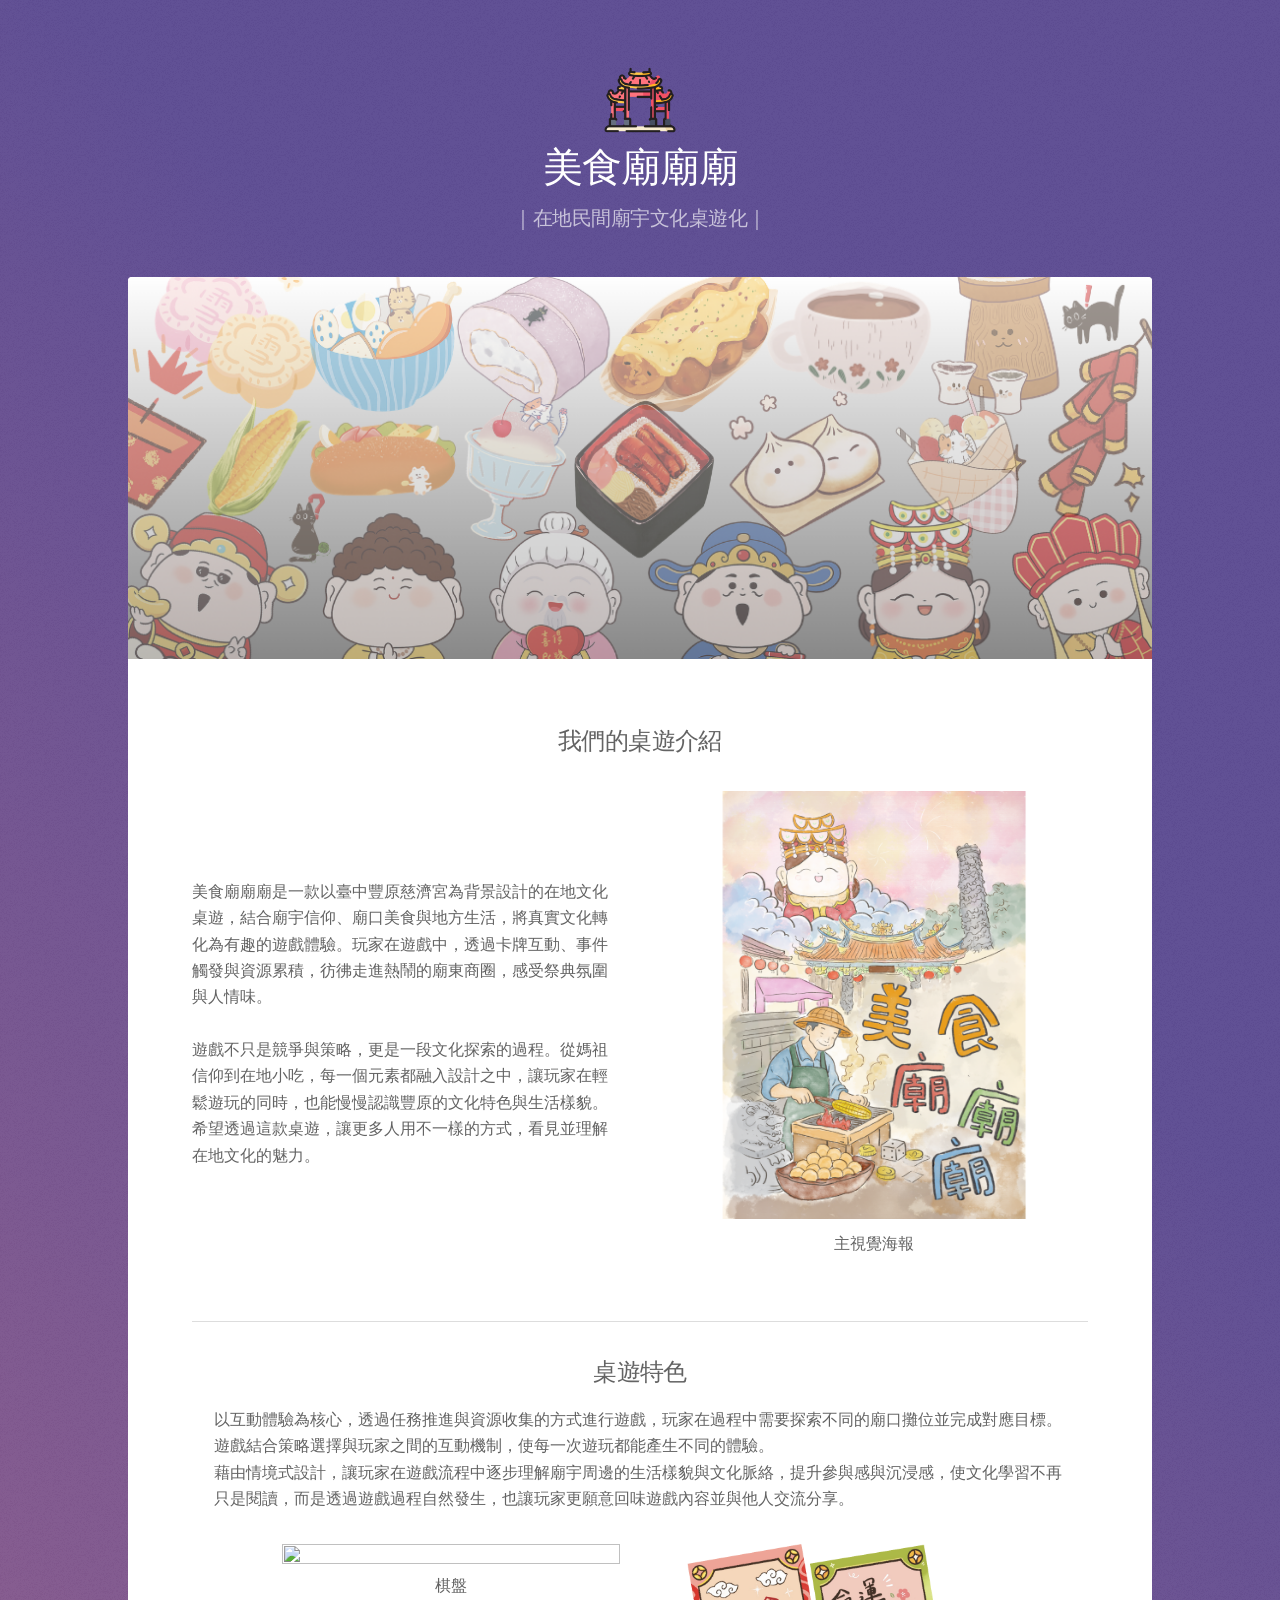
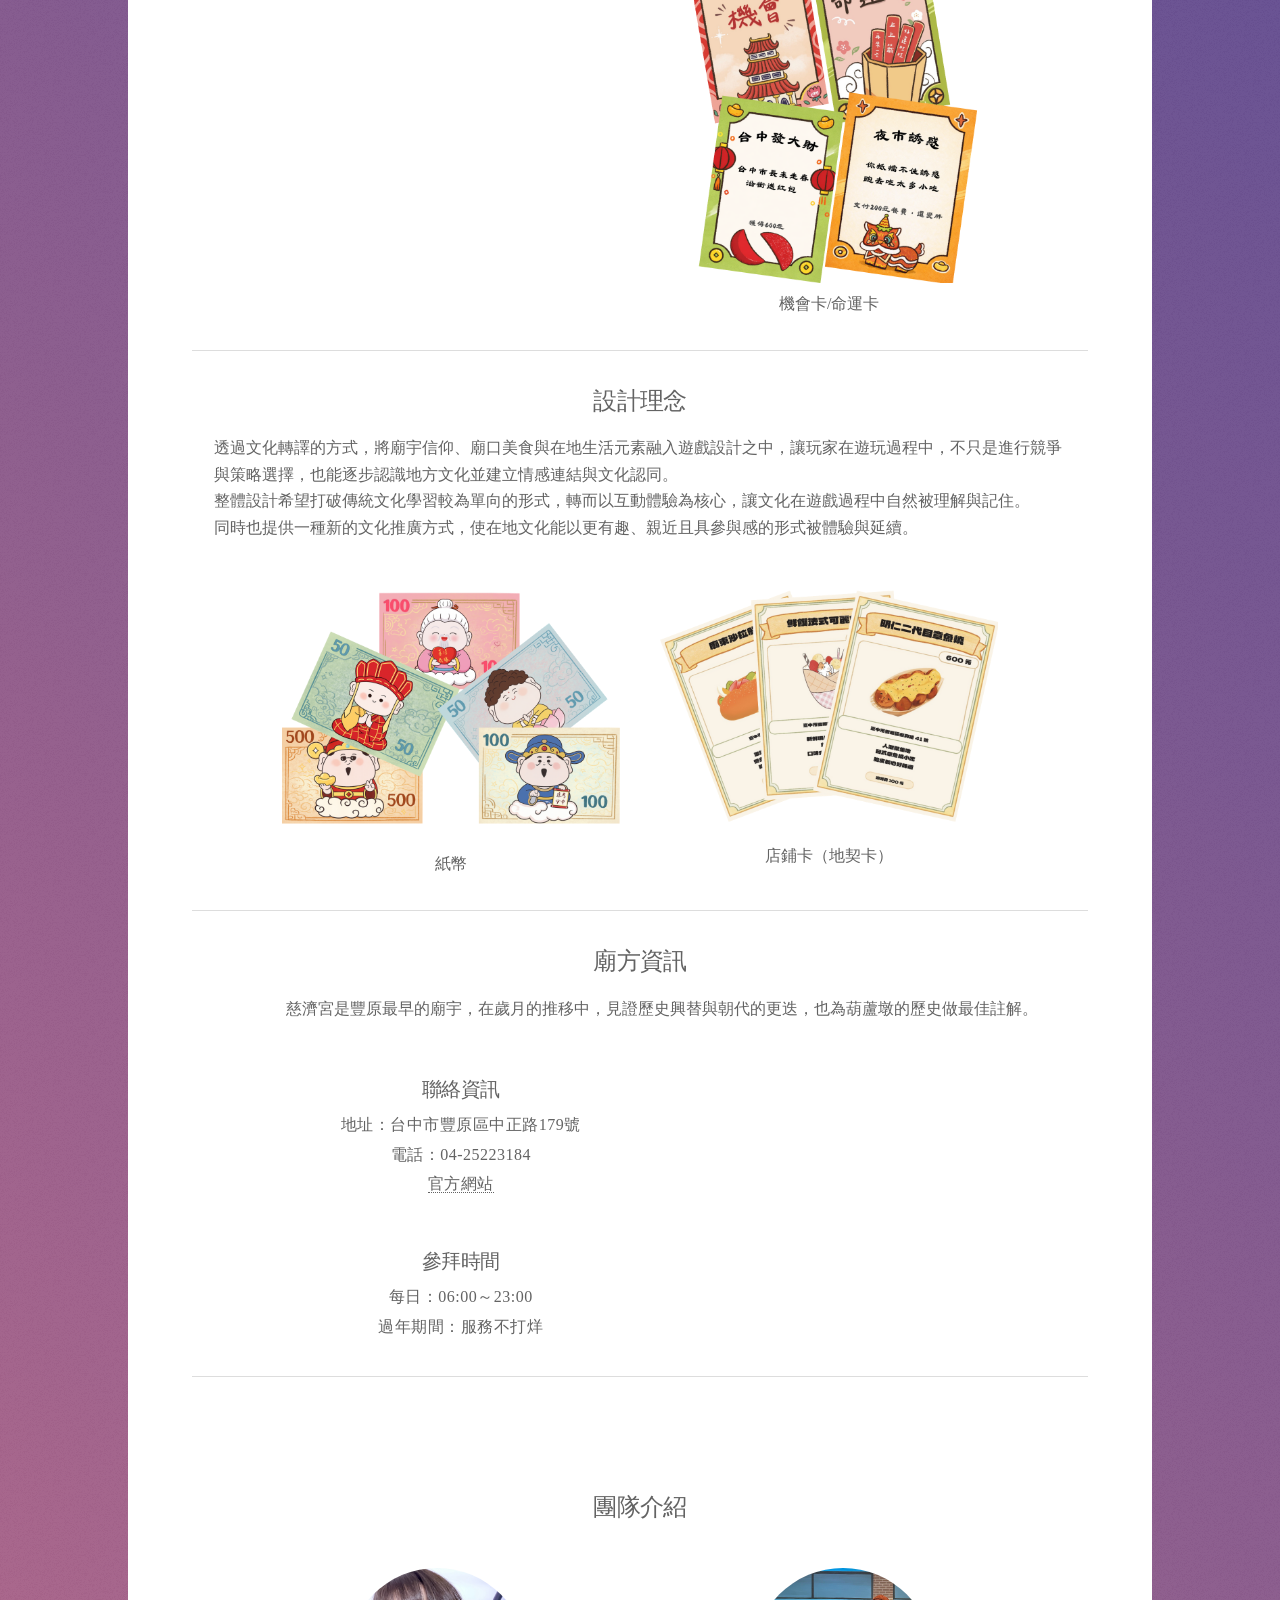
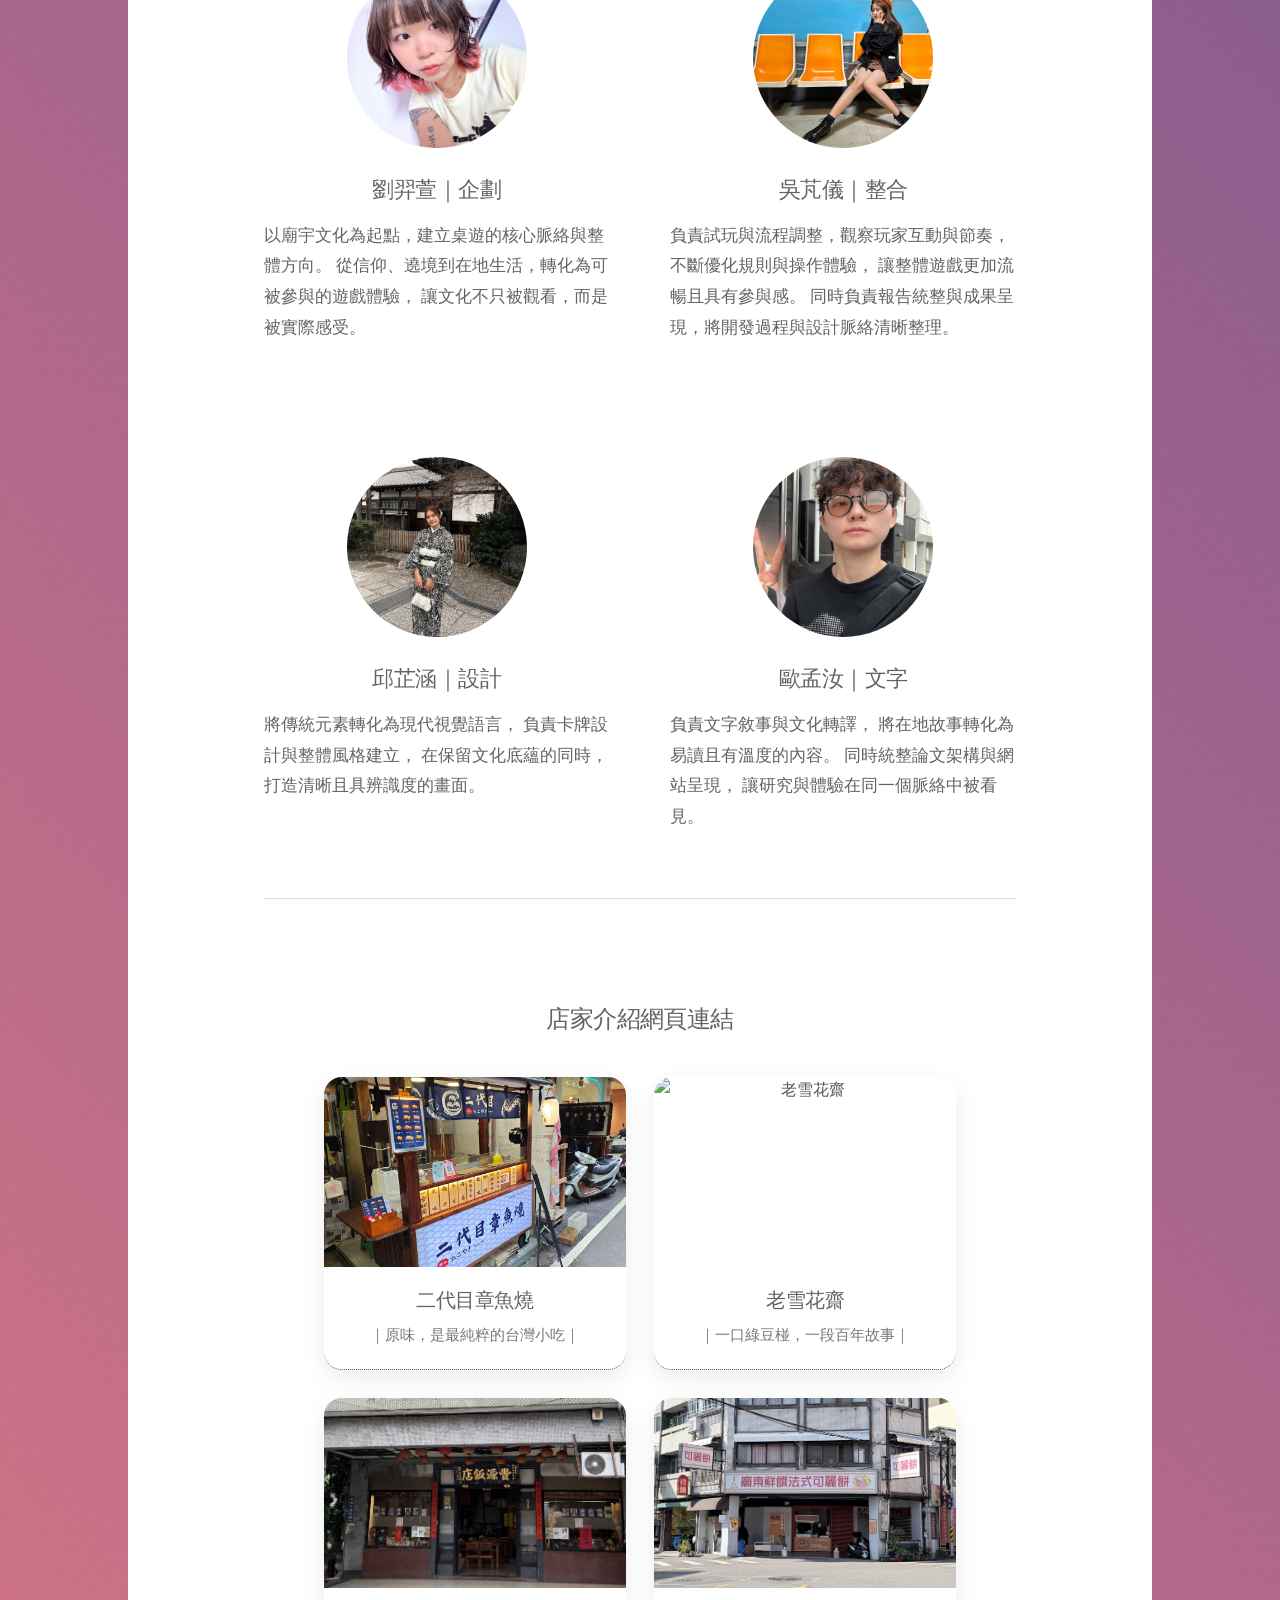
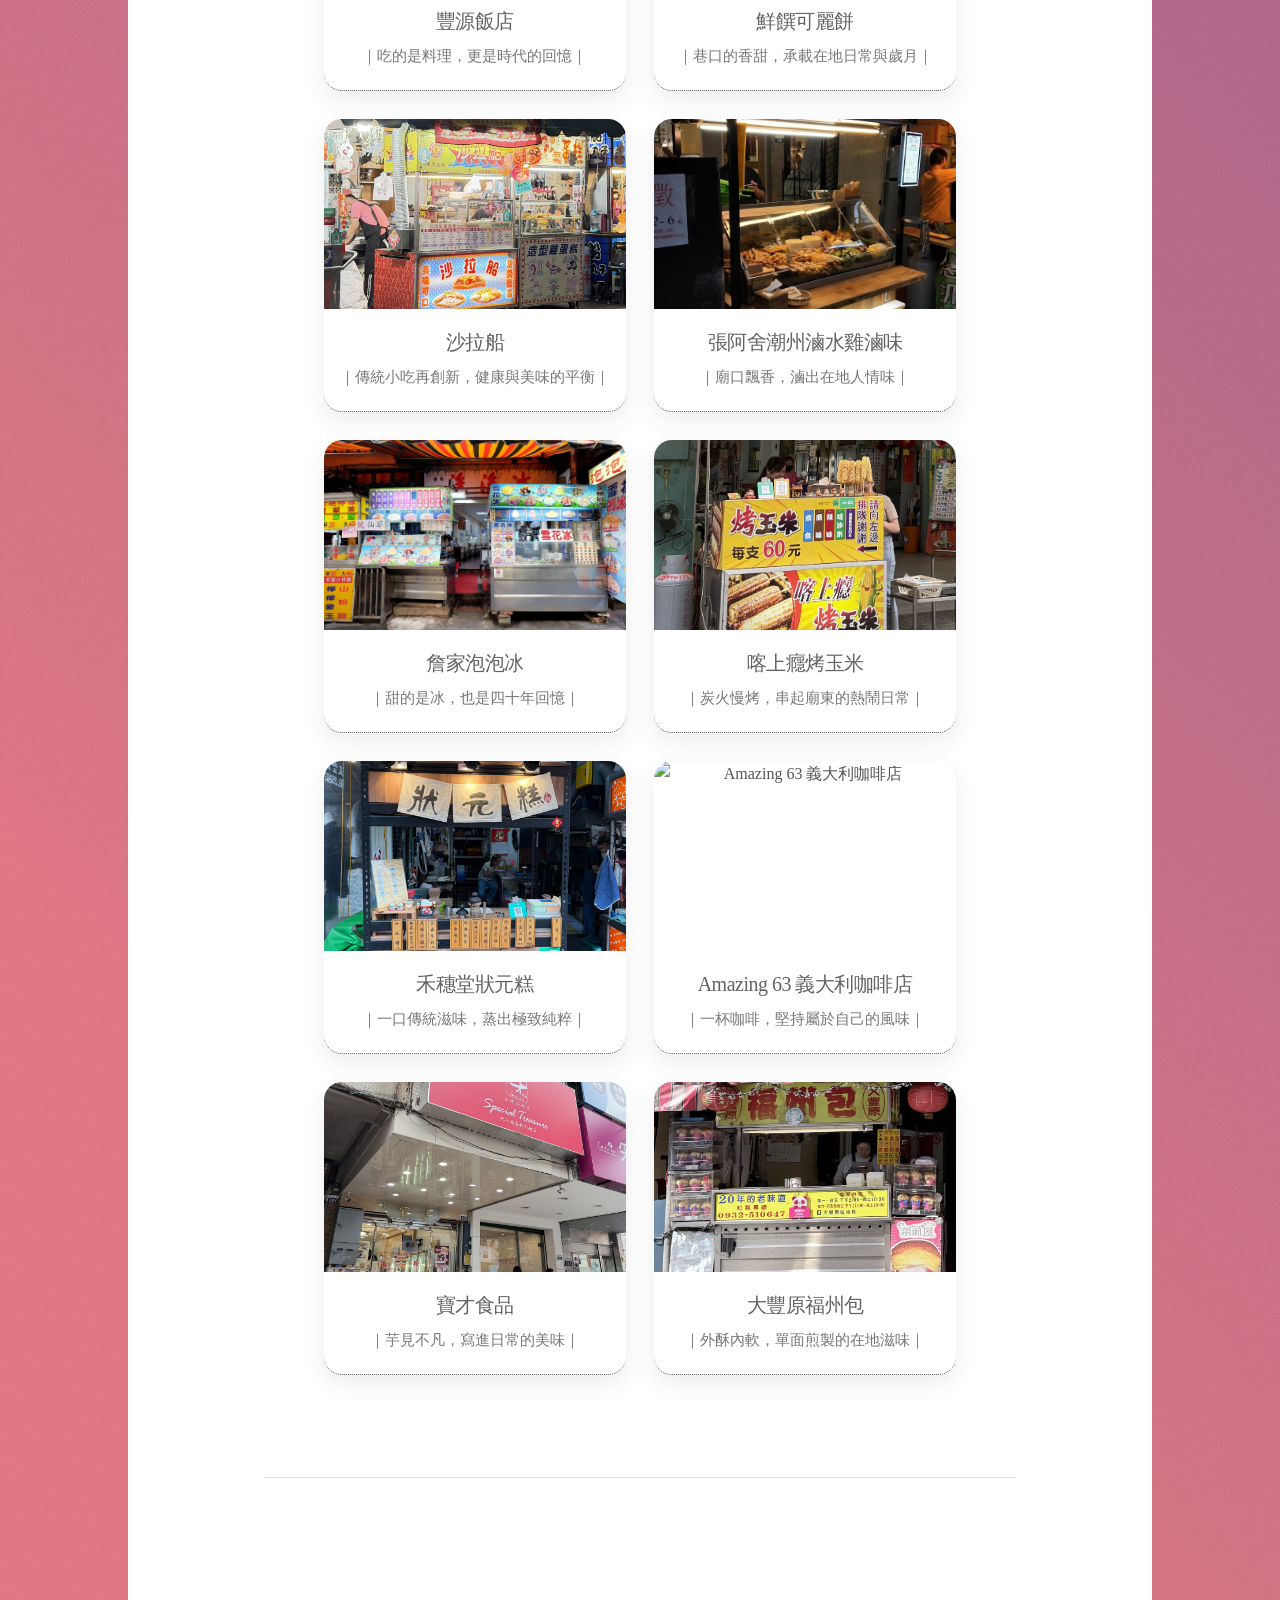
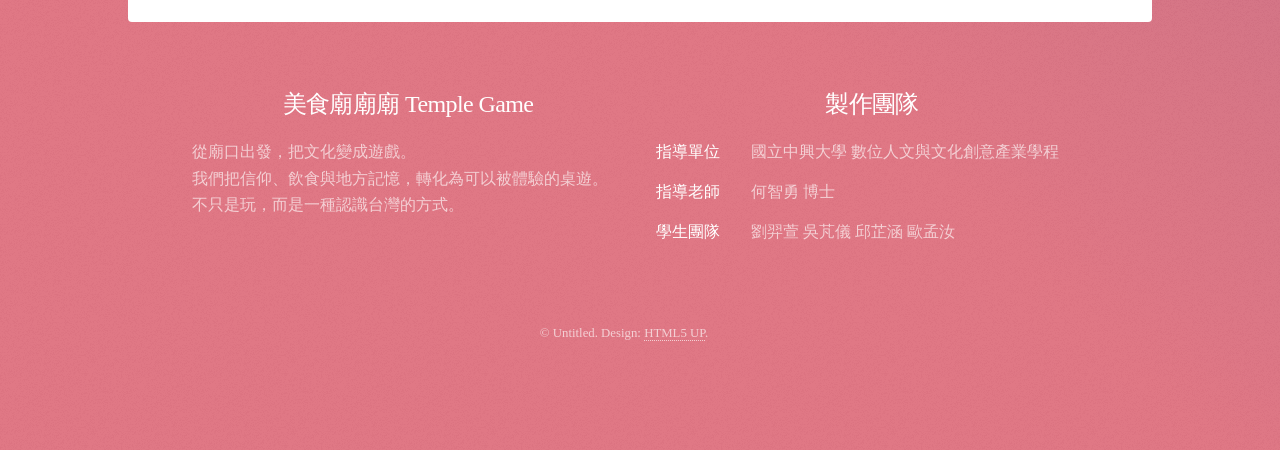
==== commit aa2ff883: "Add files via upload" ====
--- a/generic.html
+++ b/generic.html
@@ -32,15 +32,23 @@
 								<span class="image main"><img src="images/頁首.png" width="auto" height="auto" alt=""/></span>
 								<h2>我們的桌遊介紹</h2>
 								<p></p>
-								<div class="container1">
-									<div class="col1">《美食廟廟廟》是一款以臺中豐原慈濟宮為背景設計的在地文化桌遊，結合廟宇信仰、廟口美食與地方生活，將真實文化轉化為有趣的遊戲體驗。玩家在遊戲中，透過卡牌互動、事件觸發與資源累積，彷彿走進熱鬧的廟東商圈，感受祭典氛圍與人情味。
+								<div class="intro-section">
+  
+  <div class="intro-text">
+    <p>美食廟廟廟是一款以臺中豐原慈濟宮為背景設計的在地文化桌遊，結合廟宇信仰、廟口美食與地方生活，將真實文化轉化為有趣的遊戲體驗。玩家在遊戲中，透過卡牌互動、事件觸發與資源累積，彷彿走進熱鬧的廟東商圈，感受祭典氛圍與人情味。
 										<br>
 								<br>
 								遊戲不只是競爭與策略，更是一段文化探索的過程。從媽祖信仰到在地小吃，每一個元素都融入設計之中，讓玩家在輕鬆遊玩的同時，也能慢慢認識豐原的文化特色與生活樣貌。希望透過這款桌遊，讓更多人用不一樣的方式，看見並理解在地文化的魅力。
-									</div>
-									<div class="col2"><img src="images/主視覺海報.png" width="100%" height="100%" alt=""/>主視覺海報</div>
-									
-								</div>
+</p>
+  </div>
+
+  <div class="intro-image">
+ <img src="images/主視覺海報.png" width="100%" height="100%" alt=""/>
+<p>主視覺海報</p>
+  </div>
+
+</div>
+								
 								<hr>
 								
 								<p></p>
@@ -64,31 +72,32 @@
 								  <div class="col6"><img src="images/店鋪卡.png" width="100%" height="90%" alt=""/>店鋪卡（地契卡）</div>
                                 </div>
 								<hr>
+								
 								<h2>廟方資訊</h2>
 								<div class="p3">
 								<p>慈濟宮是豐原最早的廟宇，在歲月的推移中，見證歷史興替與朝代的更迭，也為葫蘆墩的歷史做最佳註解。</p>
 									</div>
-								<div class="container4"> 
-								  <div class="col7">
-									  <h3>聯絡資訊</h3>
-									地址：臺中市豐原區中正路179號
- 									<br>電話：04-25223184
-									  <br><a href="https://www.fyma.com.tw/index.php">官方網站</a>
-									   <p>
-									<h3>參拜時間</h3>
-									每日：06:00~23:00
-									<br>過年期間：服務不打烊
-									  </p></div>
-								
-									
-								  <div class="col8"><iframe src="https://www.google.com/maps/embed?pb=!1m14!1m8!1m3!1d14550.87748679937!2d120.718991!3d24.251592!3m2!1i1024!2i768!4f13.1!3m3!1m2!1s0x34691a0f5cfa299f%3A0x69ab580b40ba8747!2z6LGQ5Y6f5oWI5r-f5a6uKOixkOWOn-WqvSk!5e0!3m2!1szh-TW!2stw!4v1776348699461!5m2!1szh-TW!2stw" width="100%" height="100%" style="border:0;" allowfullscreen="" loading="lazy" referrerpolicy="no-referrer-when-downgrade"></iframe>
-								  
-								  </div>
-								
-								
-								
-								
-								</div>	
+								<div class="info-section">
+
+  <div class="info-text">
+    <h3>聯絡資訊</h3>
+    <p>地址：台中市豐原區中正路179號</p>
+    <p>電話：04-25223184</p>
+    <p><a href="https://www.fyma.com.tw/">官方網站</a></p>
+<br>
+    <h3>參拜時間</h3>
+    <p>每日：06:00～23:00</p>
+	  <p>過年期間：服務不打烊</p>
+									 
+  </div>
+
+ <div class="store-info-map">
+   <iframe src="https://www.google.com/maps/embed?pb=!1m18!1m12!1m3!1d3637.7193688396064!2d120.7189912!3d24.2515921!2m3!1f0!2f0!3f0!3m2!1i1024!2i768!4f13.1!3m3!1m2!1s0x34691a0f5cfa299f%3A0x69ab580b40ba8747!2z6LGQ5Y6f5oWI5r-f5a6uKOixkOWOn-WqvSk!5e0!3m2!1szh-TW!2stw!4v1777380160733!5m2!1szh-TW!2stw" width="100%" height="100%" style="border:0;" allowfullscreen="" loading="lazy" referrerpolicy="no-referrer-when-downgrade"></iframe>
+  </div>
+
+</div>
+							
+								
 						<hr>
 							
 
@@ -132,6 +141,111 @@
     </article>
   </div>
 					<hr>
+	<section class="shop-section">
+  <h2>店家介紹網頁連結</h2>
+
+  <div class="shop-grid">
+    <a href="https://mimimoumou903.github.io/115042101/" class="shop-card">
+      <img src="images/章魚燒.jpg" width="30%" height="30%" alt=""/>
+      <div class="shop-info">
+        <h3>二代目章魚燒</h3>
+        <p>｜原味，是最純粹的台灣小吃｜</p>
+      </div>
+    </a>
+
+    <a href="https://mimimoumou903.github.io/115042502/" class="shop-card">
+      <img src="images/老雪花齋.JPG" width="30%" height="30%" alt="老雪花齋"/>
+<div class="shop-info">
+  <h3>老雪花齋</h3>
+  <p>｜一口綠豆椪，一段百年故事｜</p>
+</div>
+    </a>
+
+    <a href="https://mimimoumou903.github.io/115042602/" class="shop-card">
+     <img src="images/豐源飯店.JPG" width="30%" height="30%" alt="豐源飯店"/>
+<div class="shop-info">
+  <h3>豐源飯店</h3>
+  <p>｜吃的是料理，更是時代的回憶｜</p>
+</div>
+    </a>
+
+    <a href="https://mimimoumou903.github.io/115042506/" class="shop-card">
+      <img src="images/可麗餅.JPG" width="30%" height="30%" alt="可麗餅"/>
+<div class="shop-info">
+  <h3>鮮饌可麗餅</h3>
+  <p>｜巷口的香甜，承載在地日常與歲月｜</p>
+</div>
+    </a>
+	  
+	  <a href="https://mimimoumou903.github.io/115042301/" class="shop-card">
+     <img src="images/沙拉船.JPG" width="2205" height="2205" alt="沙拉船"/>
+<div class="shop-info">
+  <h3>沙拉船</h3>
+  <p>｜傳統小吃再創新，健康與美味的平衡｜</p>
+</div>
+    </a>
+	  
+	   <a href="https://mimimoumou903.github.io/115042503/" class="shop-card">
+<img src="images/滷味.jpg" width="768" height="1024" alt="張阿舍潮州滷水雞滷味"/>
+<div class="shop-info">
+  <h3>張阿舍潮州滷水雞滷味</h3>
+  <p>｜廟口飄香，滷出在地人情味｜</p>
+</div>
+    </a>
+	  
+	  <a href="https://mimimoumou903.github.io/115042505/" class="shop-card">
+     <img src="images/泡泡冰.png" width="1280" height="853" alt="詹家泡泡冰"/>
+<div class="shop-info">
+  <h3>詹家泡泡冰</h3>
+  <p>｜甜的是冰，也是四十年回憶｜</p>
+</div>
+    </a>
+	  
+	  <a href="https://mimimoumou903.github.io/115042504/" class="shop-card">
+     <img src="images/烤玉米.JPG" width="1530" height="1530" alt="喀上癮烤玉米"/>
+<div class="shop-info">
+  <h3>喀上癮烤玉米</h3>
+  <p>｜炭火慢烤，串起廟東的熱鬧日常｜</p>
+</div>
+    </a>
+	  
+	  <a href="https://mimimoumou903.github.io/115042501/" class="shop-card">
+     <img src="images/狀元糕.jpg" width="2048" height="1536" alt="禾穗堂狀元糕"/>
+<div class="shop-info">
+  <h3>禾穗堂狀元糕</h3>
+  <p>｜一口傳統滋味，蒸出極致純粹｜</p>
+</div>
+    </a>
+	  
+	  <a href="https://mimimoumou903.github.io/115042302/" class="shop-card">
+     <img src="images/咖啡.JPG" width="5712" height="4284" alt="Amazing 63 義大利咖啡店"/>
+<div class="shop-info">
+  <h3>Amazing 63 義大利咖啡店</h3>
+  <p>｜一杯咖啡，堅持屬於自己的風味｜</p>
+</div>
+    </a>
+	  
+	  <a href="https://mimimoumou903.github.io/115042701/" class="shop-card">
+     <img src="images/寶才.JPG" width="4284" height="4837" alt="寶才食品"/>
+<div class="shop-info">
+  <h3>寶才食品</h3>
+  <p>｜芋見不凡，寫進日常的美味｜</p>
+</div>
+    </a>
+	  
+	  <a href="https://mimimoumou903.github.io/115042102/" class="shop-card">
+     <img src="images/福州包.JPG" width="1836" height="1706" alt="大豐原福州包"/>
+<div class="shop-info">
+  <h3>大豐原福州包</h3>
+  <p>｜外酥內軟，單面煎製的在地滋味｜</p>
+</div>
+    </a>
+	  
+  </div>
+</section>				
+					
+		<hr>			
+					
 </section>
 				</section>
 				
--- a/assets/css/main.css
+++ b/assets/css/main.css
@@ -41,6 +41,92 @@
     text-align: center;
     font-family: "jf openhuninn 2 1";
 }
+
+
+
+/* ⭐ 桌機版：左右各一半 */
+.intro-section {
+  display: flex;
+  align-items: center;
+  gap: 40px;
+}
+
+.intro-text,
+.intro-image {
+  width: 50%;   /* 重點：各佔一半 */
+}
+
+/* 圖片設定 */
+.intro-image img {
+  width: 100%;
+  height: auto;
+  display: block;
+}
+
+/* ⭐ 手機版：一條式 */
+@media screen and (max-width: 768px) {
+
+  .intro-section {
+    flex-direction: column;
+    align-items: center;
+  }
+
+
+  .intro-text,
+  .intro-image {
+    width: 100%;   /* 滿版 */
+  }
+
+  .intro-text {
+    text-align: center;
+  }
+
+  .intro-image {
+    text-align: center;
+    margin-top: 20px;
+  }
+
+  .intro-image img {
+    width: 70%;
+    max-width: 260px;
+  }
+}
+.intro-image {
+  width: 50%;
+  text-align: center; /* 讓圖片下方文字置中 */
+}
+
+.intro-image img {
+  width: 100%;
+  height: auto;
+  display: block;
+  margin: 0 auto;
+}
+
+
+
+.intro-image p {
+  text-align: center;
+  margin-top: 12px;
+}
+
+@media screen and (max-width: 768px) {
+  .intro-image {
+    width: 100%;
+    text-align: center;
+  }
+
+  .intro-image img {
+    width: 75%;
+    max-width: 280px;
+  }
+}
+
+
+
+
+
+
 .container1 {
     width: 88%;
     margin-left: auto;
@@ -218,7 +304,61 @@
 
 
 
-
+/* ⭐ 桌機版：左右排 */
+.info-section {
+  display: flex;
+  align-items: flex-start;
+  gap: 40px;
+}
+.info-text {
+    line-height: 1.6;
+    letter-spacing: 0.5px;
+    padding-left: 10%;
+}
+
+.info-text h3 {
+    margin-top: 20px;
+    margin-bottom: 8px;
+    text-align: center;
+}
+
+.info-text p {
+    margin: 4px 0;
+    text-align: center;
+}
+.info-text,
+.info-map {
+  width: 50%;
+}
+
+/* 地圖不要爆版 */
+.info-map iframe {
+  width: 100%;
+  height: 400px;
+  border: 0;
+}
+
+/* ⭐ 手機版：上下排（一條式） */
+@media screen and (max-width: 768px) {
+
+  .info-section {
+    flex-direction: column;  /* 改直排 */
+    align-items: center;
+  }
+
+  .info-text,
+  .info-map {
+    width: 100%;
+  }
+
+  .info-map {
+    margin-top: 20px;
+  }
+
+  .info-map iframe {
+    height: 300px; /* 手機稍微矮一點 */
+  }
+}
 
 
 
@@ -363,9 +503,105 @@
 }
 
 .voice-card p {
-  font-size: 16px;
+  font-size: 17px;
   line-height: 1.8;
 }
+
+
+.shop-section {
+  padding: 70px 8%;
+  text-align: center;
+}
+
+.shop-section h2 {
+  margin-bottom: 40px;
+  color: #555;
+}
+
+.shop-grid {
+  display: grid;
+  grid-template-columns: repeat(2, 1fr);
+  gap: 28px;
+}
+
+.shop-card {
+  display: block;
+  text-decoration: none;
+  color: #555;
+  background: #fff;
+  border-radius: 18px;
+  overflow: hidden;
+  box-shadow: 0 8px 24px rgba(0, 0, 0, 0.08);
+  transition: 0.3s ease;
+}
+
+.shop-card:hover {
+  transform: translateY(-6px);
+  box-shadow: 0 14px 32px rgba(0, 0, 0, 0.12);
+}
+
+.shop-card img {
+  width: 100%;
+  height: 190px;
+  object-fit: cover;
+  display: block;
+}
+
+.shop-info {
+  padding: 18px 16px 22px;
+}
+
+.shop-info h3 {
+  font-size: 20px;
+  margin: 0 0 8px;
+}
+
+.shop-info p {
+  font-size: 15px;
+  line-height: 1.6;
+  margin: 0;
+  color: #777;
+}
+
+/* 平板：3欄 */
+@media screen and (max-width: 1024px) {
+  .shop-grid {
+    grid-template-columns: repeat(2, 1fr);
+  }
+}
+
+/* 手機：2欄 */
+@media screen and (max-width: 768px) {
+  .shop-section {
+    padding: 50px 6%;
+  }
+
+  .shop-grid {
+    grid-template-columns: repeat(1, 1fr);
+    gap: 18px;
+  }
+
+  .shop-card img {
+    height: 130px;
+  }
+
+  .shop-info {
+    padding: 12px 10px 16px;
+  }
+
+  .shop-info h3 {
+    font-size: 16px;
+  }
+
+  .shop-info p {
+    font-size: 13px;
+  }
+}
+
+
+
+
+
 
 .avatar {
   border: 2px solid #ddd;
